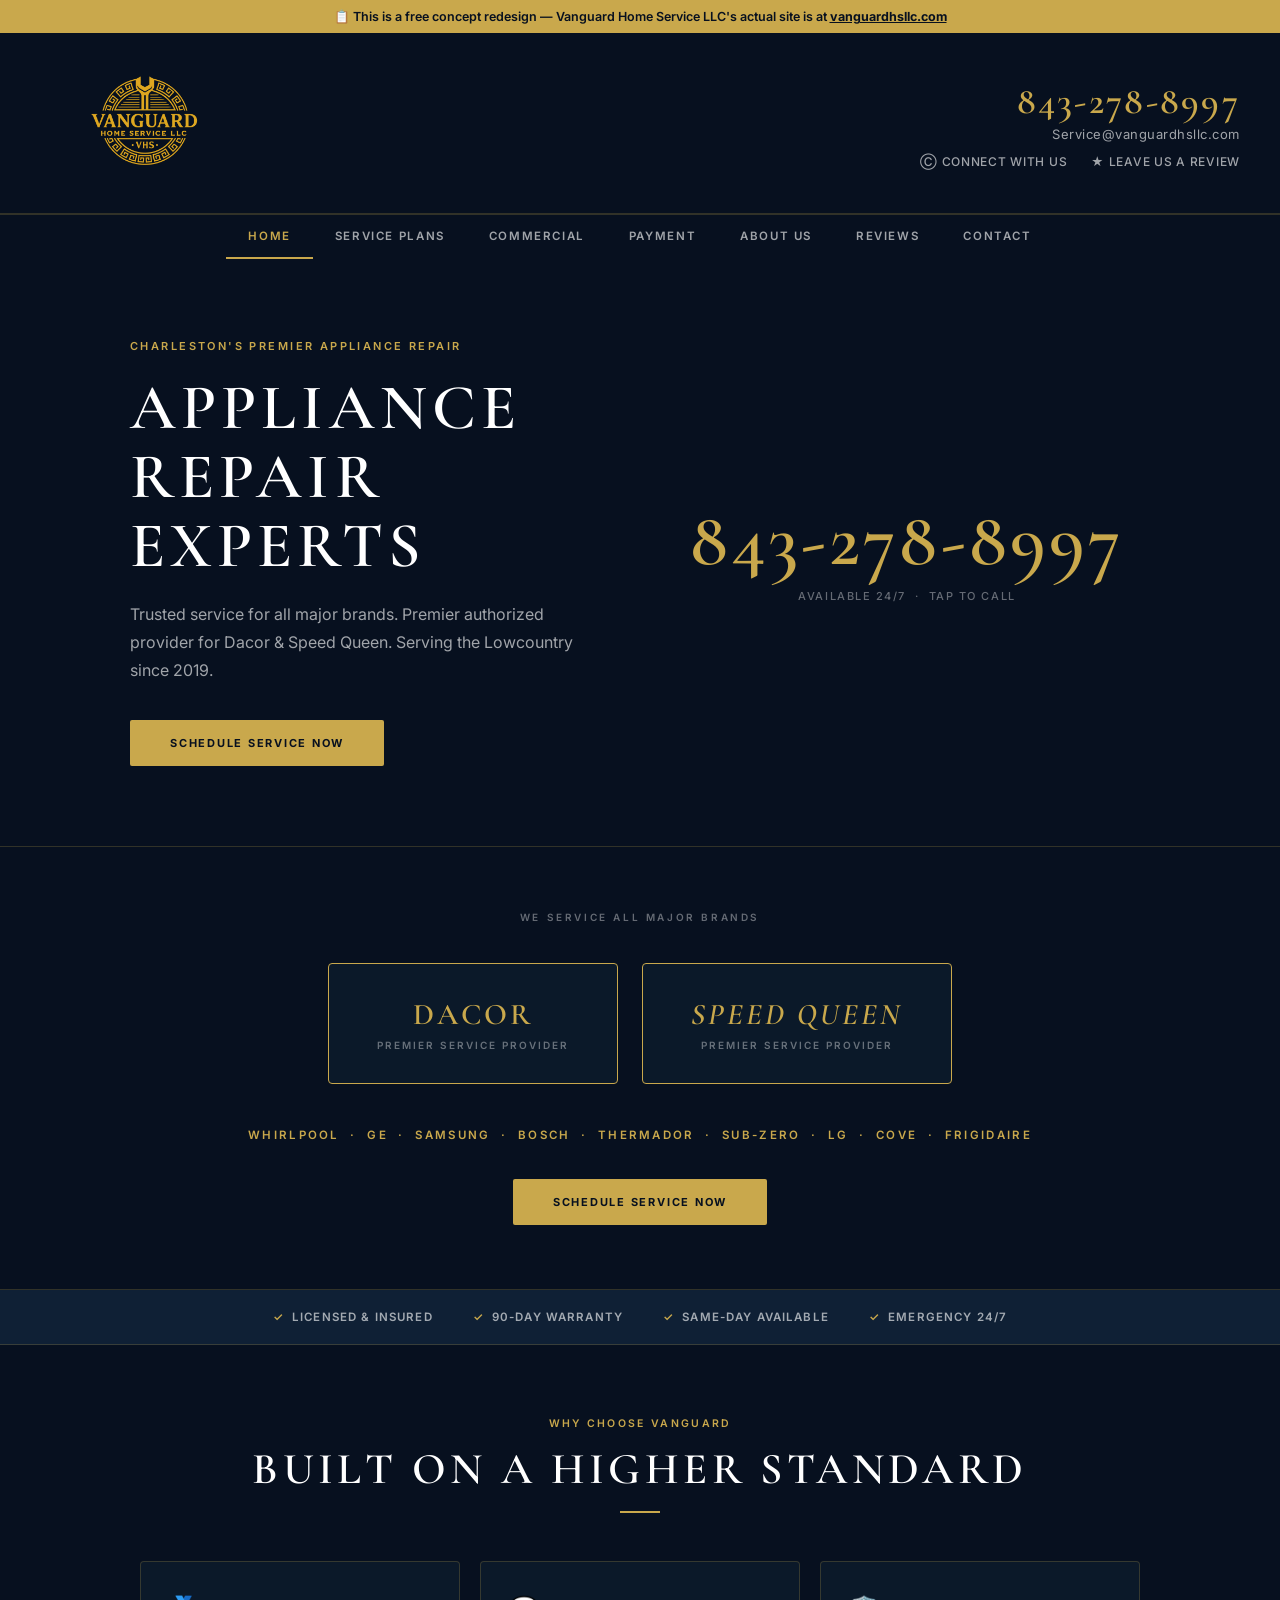
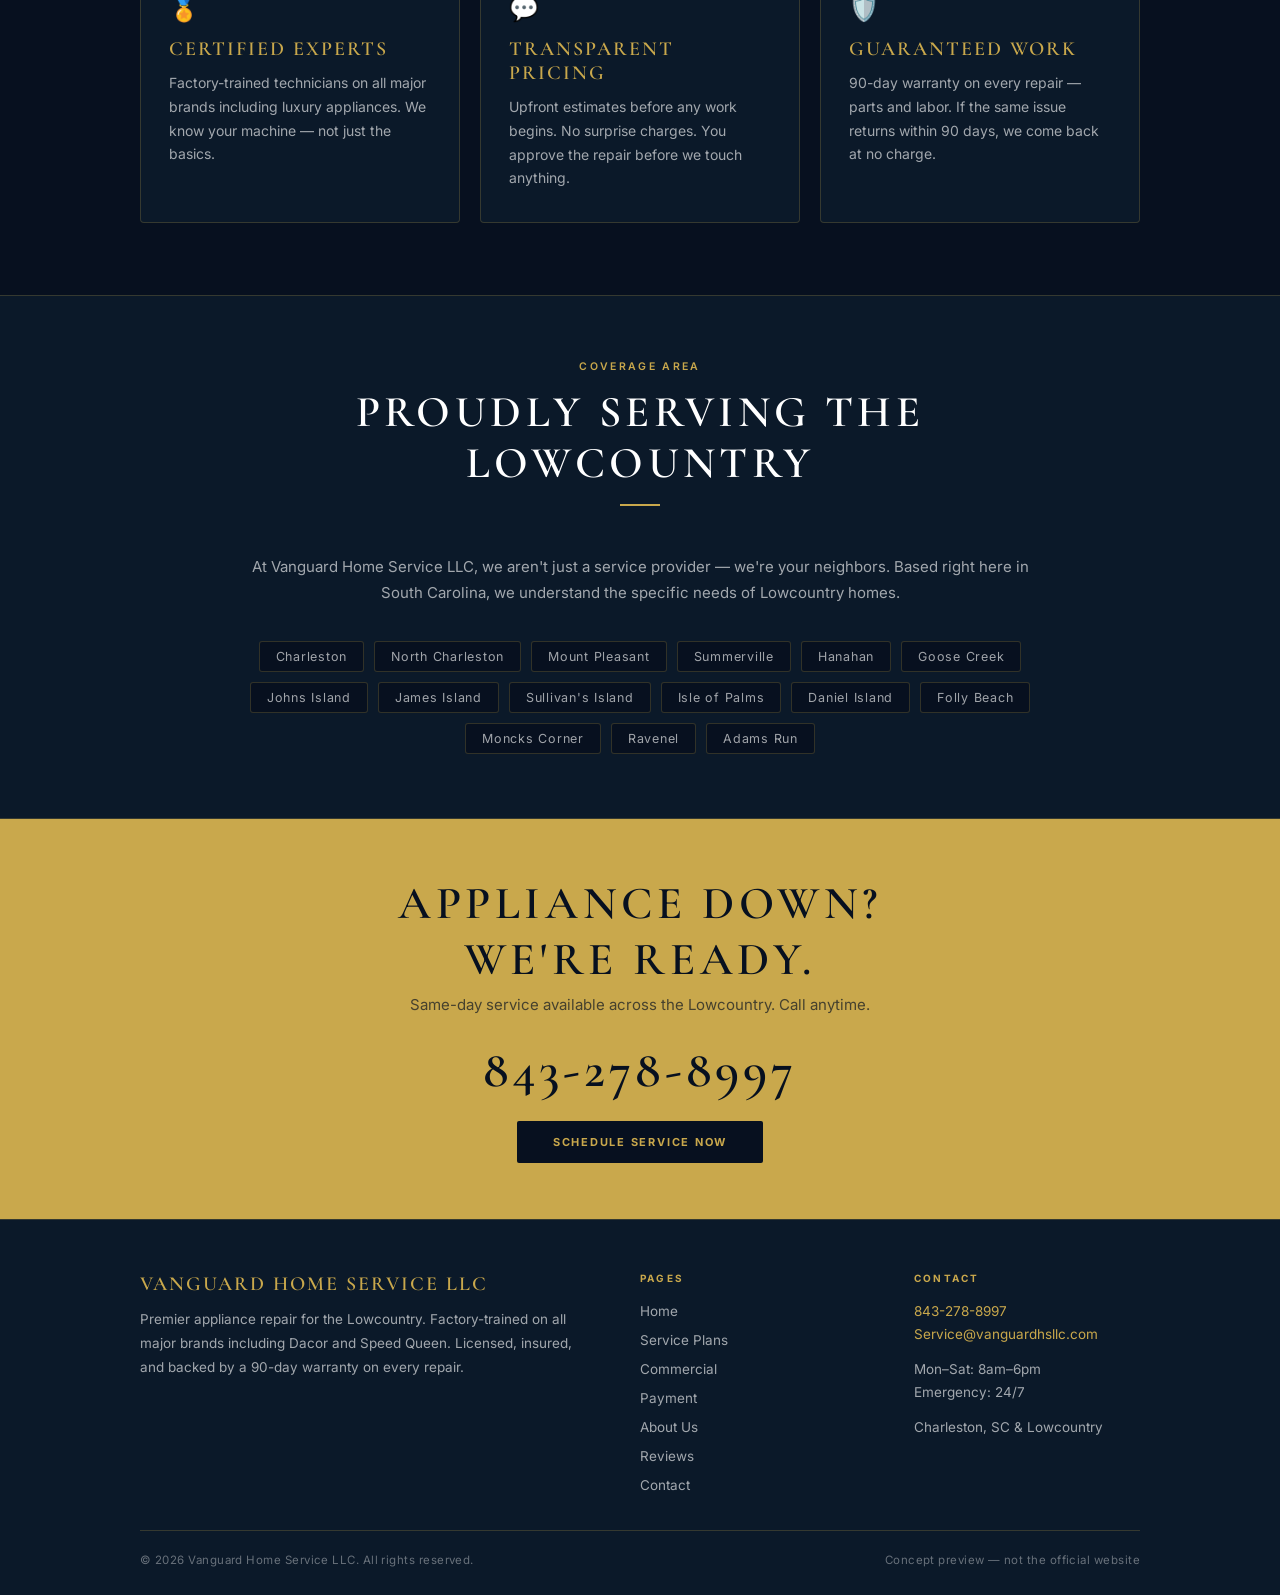
==== index.html @ dad9dfbe "fix: add main.js to index.html for hamburger menu" ====
<!DOCTYPE html>
<html lang="en">
<head>
  <meta charset="UTF-8">
  <meta name="viewport" content="width=device-width, initial-scale=1.0">
  <title>Vanguard Home Service LLC — Appliance Repair Charleston SC</title>
  <meta name="description" content="Premier authorized appliance repair in Charleston and the Lowcountry. Factory-trained on all major brands including Dacor and Speed Queen. Call 843-278-8997.">
  <link rel="preconnect" href="https://fonts.googleapis.com">
  <link rel="preconnect" href="https://fonts.gstatic.com" crossorigin>
  <link href="https://fonts.googleapis.com/css2?family=Cormorant+Garamond:ital,wght@0,400;0,600;0,700;1,400&family=Inter:wght@400;500;600&display=swap" rel="stylesheet">
  <link rel="stylesheet" href="css/shared.css">
</head>
<body>

<div class="concept-banner">
  📋 This is a free concept redesign — Vanguard Home Service LLC's actual site is at <a href="https://www.vanguardhsllc.com" target="_blank">vanguardhsllc.com</a>
</div>

<div class="site-header">
  <a href="index.html" class="header-logo">
    <img src="Vanguard-logo.avif" alt="Vanguard Home Service LLC">
  </a>
  <div class="header-right">
    <div class="header-contact">
      <a href="tel:8432788997" class="header-phone">843-278-8997</a>
      <a href="mailto:Service@vanguardhsllc.com" class="header-email">Service@vanguardhsllc.com</a>
    </div>
    <div class="header-social">
      <a href="#">&#9426; Connect with us</a>
      <a href="#">&#9733; Leave us a review</a>
    </div>
  </div>
</div>

<nav>
  <div class="nav-links-wrap">
    <a href="index.html" class="active">Home</a>
    <a href="service-plans.html">Service Plans</a>
    <a href="commercial.html">Commercial</a>
    <a href="payment.html">Payment</a>
    <a href="about.html">About Us</a>
    <a href="reviews.html">Reviews</a>
    <a href="contact.html">Contact</a>
  </div>
  <button class="hamburger" id="hamburger" aria-label="Open menu"><span></span><span></span><span></span></button>
</nav>
<div class="mobile-menu" id="mobileMenu">
  <ul>
    <li><a href="index.html" class="active">Home</a></li>
    <li><a href="service-plans.html">Service Plans</a></li>
    <li><a href="commercial.html">Commercial</a></li>
    <li><a href="payment.html">Payment</a></li>
    <li><a href="about.html">About Us</a></li>
    <li><a href="reviews.html">Reviews</a></li>
    <li><a href="contact.html">Contact</a></li>
    <li><a href="tel:8432788997">📞 843-278-8997</a></li>
  </ul>
</div>

<!-- HERO -->
<div class="hero">
  <div class="hero-bg" style="background-image:url('https://images.unsplash.com/photo-1556909114-f6e7ad7d3136?w=1600&q=80');"></div>
  <div class="hero-overlay"></div>
  <div class="hero-inner">
    <div class="hero-left">
      <p class="hero-eyebrow">Charleston's Premier Appliance Repair</p>
      <h1>Appliance Repair<br>Experts</h1>
      <p class="hero-sub">Trusted service for all major brands. Premier authorized provider for Dacor &amp; Speed Queen. Serving the Lowcountry since 2019.</p>
      <a href="contact.html" class="hero-btn">Schedule Service Now</a>
    </div>
    <div class="hero-right">
      <a href="tel:8432788997" class="hero-phone-big">843-278-8997</a>
      <p class="hero-phone-label">Available 24/7 &nbsp;&middot;&nbsp; Tap to Call</p>
    </div>
  </div>
</div>

<!-- PREMIER PROVIDERS -->
<div class="premier-section">
  <p class="premier-eyebrow">We Service All Major Brands</p>
  <div class="premier-cards">
    <div class="premier-card">
      <div class="premier-card-name">Dacor</div>
      <div class="premier-card-label">Premier Service Provider</div>
    </div>
    <div class="premier-card">
      <div class="premier-card-name" style="font-family:'Cormorant Garamond',serif;font-style:italic;">Speed Queen</div>
      <div class="premier-card-label">Premier Service Provider</div>
    </div>
  </div>
  <p class="brand-list-text">Whirlpool &nbsp;&middot;&nbsp; GE &nbsp;&middot;&nbsp; Samsung &nbsp;&middot;&nbsp; Bosch &nbsp;&middot;&nbsp; Thermador &nbsp;&middot;&nbsp; Sub-Zero &nbsp;&middot;&nbsp; LG &nbsp;&middot;&nbsp; Cove &nbsp;&middot;&nbsp; Frigidaire</p>
  <a href="contact.html" class="hero-btn">Schedule Service Now</a>
</div>

<!-- TRUST BAR -->
<div class="trust-bar">
  <div class="trust-inner">
    <div class="trust-item"><span class="trust-check">✓</span> Licensed &amp; Insured</div>
    <div class="trust-item"><span class="trust-check">✓</span> 90-Day Warranty</div>
    <div class="trust-item"><span class="trust-check">✓</span> Same-Day Available</div>
    <div class="trust-item"><span class="trust-check">✓</span> Emergency 24/7</div>
  </div>
</div>

<!-- WHY CHOOSE US -->
<div class="section" style="background: var(--bg);">
  <div class="section-inner">
    <p class="section-eyebrow">Why Choose Vanguard</p>
    <h2 class="section-title">Built on a Higher Standard</h2>
    <div class="gold-rule"></div>
    <div class="why-grid">
      <div class="why-card">
        <div class="why-icon">🏅</div>
        <h3>Certified Experts</h3>
        <p>Factory-trained technicians on all major brands including luxury appliances. We know your machine — not just the basics.</p>
      </div>
      <div class="why-card">
        <div class="why-icon">💬</div>
        <h3>Transparent Pricing</h3>
        <p>Upfront estimates before any work begins. No surprise charges. You approve the repair before we touch anything.</p>
      </div>
      <div class="why-card">
        <div class="why-icon">🛡️</div>
        <h3>Guaranteed Work</h3>
        <p>90-day warranty on every repair — parts and labor. If the same issue returns within 90 days, we come back at no charge.</p>
      </div>
    </div>
  </div>
</div>

<!-- SERVICE AREA -->
<div class="area-section">
  <div class="area-inner">
    <p class="section-eyebrow">Coverage Area</p>
    <h2 class="section-title">Proudly Serving the Lowcountry</h2>
    <div class="gold-rule"></div>
    <p class="area-sub">At Vanguard Home Service LLC, we aren't just a service provider — we're your neighbors. Based right here in South Carolina, we understand the specific needs of Lowcountry homes.</p>
    <div class="cities-wrap">
      <span class="city-chip">Charleston</span>
      <span class="city-chip">North Charleston</span>
      <span class="city-chip">Mount Pleasant</span>
      <span class="city-chip">Summerville</span>
      <span class="city-chip">Hanahan</span>
      <span class="city-chip">Goose Creek</span>
      <span class="city-chip">Johns Island</span>
      <span class="city-chip">James Island</span>
      <span class="city-chip">Sullivan's Island</span>
      <span class="city-chip">Isle of Palms</span>
      <span class="city-chip">Daniel Island</span>
      <span class="city-chip">Folly Beach</span>
      <span class="city-chip">Moncks Corner</span>
      <span class="city-chip">Ravenel</span>
      <span class="city-chip">Adams Run</span>
    </div>
  </div>
</div>

<!-- CTA STRIP -->
<div class="cta-strip">
  <h2>Appliance Down?<br>We're Ready.</h2>
  <p>Same-day service available across the Lowcountry. Call anytime.</p>
  <a href="tel:8432788997" class="cta-phone">843-278-8997</a>
  <a href="contact.html" class="cta-btn">Schedule Service Now</a>
</div>

<!-- FOOTER -->
<footer>
  <div class="footer-inner">
    <div class="footer-grid">
      <div class="footer-brand">
        <span class="footer-logo-text">Vanguard Home Service LLC</span>
        <p>Premier appliance repair for the Lowcountry. Factory-trained on all major brands including Dacor and Speed Queen. Licensed, insured, and backed by a 90-day warranty on every repair.</p>
      </div>
      <div>
        <h4>Pages</h4>
        <ul>
          <li><a href="index.html">Home</a></li>
          <li><a href="service-plans.html">Service Plans</a></li>
          <li><a href="commercial.html">Commercial</a></li>
          <li><a href="payment.html">Payment</a></li>
          <li><a href="about.html">About Us</a></li>
          <li><a href="reviews.html">Reviews</a></li>
          <li><a href="contact.html">Contact</a></li>
        </ul>
      </div>
      <div class="footer-info">
        <h4>Contact</h4>
        <p><a href="tel:8432788997">843-278-8997</a></p>
        <p><a href="mailto:Service@vanguardhsllc.com">Service@vanguardhsllc.com</a></p>
        <p style="margin-top:12px;">Mon–Sat: 8am–6pm<br>Emergency: 24/7</p>
        <p style="margin-top:12px;">Charleston, SC &amp; Lowcountry</p>
      </div>
    </div>
    <hr class="footer-divider">
    <div class="footer-bottom">
      <span>© 2026 Vanguard Home Service LLC. All rights reserved.</span>
      <span>Concept preview — not the official website</span>
    </div>
  </div>
</footer>

  <script src="main.js"></script>
</body>
</html>
---- css/shared.css ----
/* ── RESET & VARIABLES ── */
*, *::before, *::after { box-sizing: border-box; margin: 0; padding: 0; }

:root {
  --bg: #07101f;
  --navy: #0b1929;
  --navy-light: #0f2035;
  --gold: #c9a84c;
  --gold-light: #e2c070;
  --gold-border: rgba(201,168,76,0.22);
  --white: #ffffff;
  --muted: rgba(255,255,255,0.62);
  --muted2: rgba(255,255,255,0.38);
}

html { scroll-behavior: smooth; }
body { font-family: 'Inter', sans-serif; background: var(--bg); color: var(--white); font-size: 16px; -webkit-font-smoothing: antialiased; }
a { text-decoration: none; }

/* CONCEPT BANNER */
.concept-banner { background: var(--gold); color: #07101f; text-align: center; padding: 9px 20px; font-size: 12.5px; font-weight: 600; }
.concept-banner a { color: #07101f; text-decoration: underline; font-weight: 700; }

/* HEADER */
.site-header { background: var(--bg); border-bottom: 1px solid var(--gold-border); padding: 20px 40px; display: flex; align-items: center; justify-content: space-between; }
.header-logo { display: inline-block; }
.header-logo img { height: 140px; width: auto; display: block; }
.header-right { text-align: right; display: flex; flex-direction: column; align-items: flex-end; justify-content: center; gap: 6px; }
.header-contact { margin-bottom: 0; }
.header-phone { font-family: 'Cormorant Garamond', serif; font-size: 38px; font-weight: 600; color: var(--gold); letter-spacing: 0.06em; display: block; margin-bottom: 2px; }
.header-email { font-size: 13px; color: var(--muted); letter-spacing: 0.04em; display: block; margin-bottom: 6px; }
.header-social { display: flex; justify-content: flex-end; gap: 24px; font-size: 12px; font-weight: 500; letter-spacing: 0.06em; text-transform: uppercase; color: var(--muted); margin-bottom: 0; }
.header-social a { color: var(--muted); transition: color 0.15s; display: flex; align-items: center; gap: 6px; }
.header-social a:hover { color: var(--gold); }

/* NAV */
nav { display: flex; align-items: center; border-top: 1px solid var(--gold-border); background: var(--bg); }
.nav-links-wrap { display: flex; align-items: center; flex-wrap: wrap; justify-content: center; flex: 1; }
nav a { display: block; padding: 14px 22px; font-size: 11.5px; font-weight: 600; letter-spacing: 0.14em; text-transform: uppercase; color: var(--muted); border-bottom: 2px solid transparent; transition: color 0.15s, border-color 0.15s; }
nav a:hover { color: var(--gold); }
nav a.active { color: var(--gold); border-bottom-color: var(--gold); }
nav a.nav-cta { background: var(--gold); color: var(--bg); margin-left: 12px; border-bottom: 2px solid transparent; border-radius: 2px; padding: 10px 20px; margin-top: 6px; margin-bottom: 6px; font-size: 11px; }
nav a.nav-cta:hover { background: var(--gold-light); }

/* HAMBURGER */
.hamburger { display: none; flex-direction: column; gap: 5px; cursor: pointer; background: none; border: none; padding: 14px 20px; }
.hamburger span { display: block; width: 22px; height: 2px; background: var(--gold); }
.mobile-menu { display: none; background: var(--navy); border-top: 1px solid var(--gold-border); }
.mobile-menu.open { display: block; }
.mobile-menu ul { list-style: none; padding: 8px 0; }
.mobile-menu ul li a { display: block; padding: 14px 24px; color: var(--muted); font-size: 12px; font-weight: 600; letter-spacing: 0.12em; text-transform: uppercase; border-bottom: 1px solid var(--gold-border); transition: color 0.15s; }
.mobile-menu ul li:last-child a { border-bottom: none; }
.mobile-menu ul li a.active, .mobile-menu ul li a:hover { color: var(--gold); }

/* PAGE HERO */
.page-hero { background: var(--navy); border-bottom: 1px solid var(--gold-border); padding: 72px 24px 64px; text-align: center; }
.page-eyebrow { font-size: 10.5px; font-weight: 600; letter-spacing: 0.24em; text-transform: uppercase; color: var(--gold); margin-bottom: 16px; }
.page-hero h1 { font-family: 'Cormorant Garamond', serif; font-size: clamp(36px, 6vw, 64px); font-weight: 600; letter-spacing: 0.1em; text-transform: uppercase; color: var(--white); line-height: 1.1; margin-bottom: 16px; }
.page-hero p { font-size: 16px; color: var(--muted); max-width: 520px; margin: 0 auto; line-height: 1.75; }

/* HERO homepage */
.hero { border-bottom: 1px solid var(--gold-border); padding: 0; position: relative; overflow: hidden; }
.hero-bg { position: absolute; inset: 0; background-size: cover; background-position: center; z-index: 0; }
.hero-overlay { position: absolute; inset: 0; background: linear-gradient(to right, rgba(7,16,31,0.78) 50%, rgba(7,16,31,0.55) 100%); z-index: 1; }
.hero-inner { position: relative; z-index: 2; max-width: 1100px; margin: 0 auto; padding: 80px 40px; display: grid; grid-template-columns: 1fr 1fr; gap: 48px; align-items: center; }
.hero-left { text-align: left; }
.hero-right { text-align: center; display: flex; flex-direction: column; align-items: center; justify-content: center; }
.hero-eyebrow { font-size: 11px; font-weight: 600; letter-spacing: 0.22em; text-transform: uppercase; color: var(--gold); margin-bottom: 20px; }
.hero h1 { font-family: 'Cormorant Garamond', serif; font-size: clamp(38px, 5vw, 68px); font-weight: 600; letter-spacing: 0.08em; text-transform: uppercase; color: var(--white); line-height: 1.08; margin-bottom: 20px; }
.hero-sub { font-size: 16px; color: var(--muted); max-width: 480px; margin-bottom: 36px; line-height: 1.75; }
.hero-btn { display: inline-block; background: var(--gold); color: var(--bg); font-size: 11px; font-weight: 700; letter-spacing: 0.16em; text-transform: uppercase; padding: 16px 40px; border-radius: 2px; transition: background 0.15s; }
.hero-btn:hover { background: var(--gold-light); }
.hero-phone-big { font-family: 'Cormorant Garamond', serif; font-size: clamp(48px, 6vw, 80px); font-weight: 600; color: var(--gold); letter-spacing: 0.04em; line-height: 1; white-space: nowrap; display: block; transition: opacity 0.15s; }
.hero-phone-big:hover { opacity: 0.8; }
.hero-phone-label { font-size: 11px; font-weight: 500; letter-spacing: 0.14em; text-transform: uppercase; color: var(--muted2); margin-top: 10px; }
@media (max-width: 768px) {
  .hero-inner { grid-template-columns: 1fr; padding: 64px 24px; gap: 40px; }
  .hero-left { text-align: center; }
  .hero-phone-big { font-size: clamp(40px, 10vw, 56px); }
}

/* PREMIER PROVIDERS */
.premier-section { background: var(--bg); border-bottom: 1px solid var(--gold-border); padding: 64px 24px; text-align: center; }
.premier-eyebrow { font-size: 10px; font-weight: 600; letter-spacing: 0.26em; text-transform: uppercase; color: var(--muted2); margin-bottom: 40px; }
.premier-cards { display: flex; justify-content: center; gap: 24px; margin-bottom: 40px; flex-wrap: wrap; }
.premier-card { background: var(--navy); border: 1px solid var(--gold); border-radius: 4px; padding: 32px 48px; min-width: 240px; }
.premier-card-name { font-family: 'Cormorant Garamond', serif; font-size: 30px; font-weight: 600; letter-spacing: 0.1em; text-transform: uppercase; color: var(--gold); margin-bottom: 6px; }
.premier-card-label { font-size: 10px; font-weight: 600; letter-spacing: 0.2em; text-transform: uppercase; color: var(--muted2); }
.brand-list-text { font-size: 11.5px; font-weight: 600; letter-spacing: 0.2em; text-transform: uppercase; color: var(--gold); margin-bottom: 32px; line-height: 2; }

/* TRUST BAR */
.trust-bar { background: var(--navy-light); border-bottom: 1px solid var(--gold-border); padding: 20px 24px; }
.trust-inner { max-width: 900px; margin: 0 auto; display: flex; justify-content: center; gap: 40px; flex-wrap: wrap; }
.trust-item { display: flex; align-items: center; gap: 8px; font-size: 11.5px; font-weight: 600; letter-spacing: 0.1em; text-transform: uppercase; color: var(--muted); }
.trust-check { color: var(--gold); }

/* SERVICE AREA */
.area-section { background: var(--navy); border-top: 1px solid var(--gold-border); border-bottom: 1px solid var(--gold-border); padding: 64px 24px; text-align: center; }
.area-inner { max-width: 800px; margin: 0 auto; }
.area-sub { font-size: 15px; color: var(--muted); line-height: 1.7; margin-bottom: 36px; }
.cities-wrap { display: flex; flex-wrap: wrap; justify-content: center; gap: 10px; }
.city-chip { background: var(--bg); border: 1px solid var(--gold-border); border-radius: 3px; padding: 7px 16px; font-size: 12.5px; color: var(--muted); letter-spacing: 0.06em; }

/* SECTIONS */
.section { padding: 72px 24px; }
.section-inner { max-width: 1000px; margin: 0 auto; }
.section-eyebrow { font-size: 10.5px; font-weight: 600; letter-spacing: 0.22em; text-transform: uppercase; color: var(--gold); text-align: center; margin-bottom: 14px; }
.section-title { font-family: 'Cormorant Garamond', serif; font-size: clamp(28px, 4vw, 44px); font-weight: 600; letter-spacing: 0.1em; text-transform: uppercase; color: var(--white); text-align: center; margin-bottom: 16px; line-height: 1.15; }
.gold-rule { width: 40px; height: 2px; background: var(--gold); margin: 0 auto 48px; }

/* PLAN CARDS */
.plans-grid { display: grid; grid-template-columns: repeat(3, 1fr); gap: 20px; align-items: start; }
.plan-card { background: var(--navy); border: 1px solid var(--gold-border); border-radius: 4px; padding: 36px 28px; position: relative; display: flex; flex-direction: column; }
.plan-card--featured { border-color: var(--gold); background: var(--navy-light); }
.plan-badge { position: absolute; top: -13px; left: 50%; transform: translateX(-50%); background: var(--gold); color: var(--bg); font-size: 10px; font-weight: 700; letter-spacing: 0.14em; text-transform: uppercase; padding: 4px 16px; border-radius: 20px; white-space: nowrap; }
.plan-tier-name { font-family: 'Cormorant Garamond', serif; font-size: 30px; font-weight: 600; letter-spacing: 0.1em; text-transform: uppercase; color: var(--gold); margin-bottom: 4px; }
.plan-subtitle { font-size: 11.5px; color: var(--muted2); letter-spacing: 0.1em; text-transform: uppercase; margin-bottom: 20px; }
.plan-price { font-family: 'Cormorant Garamond', serif; font-size: 52px; font-weight: 600; color: var(--white); line-height: 1; margin-bottom: 12px; }
.plan-price span { font-size: 16px; font-family: 'Inter', sans-serif; font-weight: 400; color: var(--muted); vertical-align: bottom; }
.plan-desc { font-size: 13.5px; color: var(--muted); line-height: 1.6; margin-bottom: 20px; }
.plan-divider { height: 1px; background: var(--gold-border); margin-bottom: 20px; }
.plan-features { list-style: none; display: flex; flex-direction: column; gap: 11px; margin-bottom: 28px; flex: 1; }
.plan-features li { font-size: 13.5px; color: var(--muted); line-height: 1.55; padding-left: 16px; position: relative; }
.plan-features li::before { content: "✦"; color: var(--gold); font-size: 8px; position: absolute; left: 0; top: 4px; }
.plan-features li strong { color: var(--white); font-weight: 600; }
.plan-btn { display: block; background: var(--gold); color: var(--bg); text-align: center; font-size: 11px; font-weight: 700; letter-spacing: 0.16em; text-transform: uppercase; padding: 14px; border-radius: 2px; transition: background 0.15s; margin-top: auto; }
.plan-btn:hover { background: var(--gold-light); }

/* WHY CARDS */
.why-grid { display: grid; grid-template-columns: repeat(3, 1fr); gap: 20px; }
.why-card { background: var(--navy); border: 1px solid var(--gold-border); border-radius: 4px; padding: 32px 28px; }
.why-icon { font-size: 24px; margin-bottom: 14px; }
.why-card h3 { font-family: 'Cormorant Garamond', serif; font-size: 20px; font-weight: 600; letter-spacing: 0.1em; text-transform: uppercase; color: var(--gold); margin-bottom: 10px; }
.why-card p { font-size: 14px; color: var(--muted); line-height: 1.7; }

/* REVIEW CARDS */
.reviews-grid { display: grid; grid-template-columns: repeat(2, 1fr); gap: 20px; }
.review-card { background: var(--navy); border: 1px solid var(--gold-border); border-radius: 4px; padding: 28px; }
.review-stars { color: var(--gold); font-size: 14px; letter-spacing: 3px; margin-bottom: 12px; }
.review-text { font-size: 14.5px; color: var(--muted); line-height: 1.75; font-style: italic; margin-bottom: 20px; }
.review-author { border-top: 1px solid var(--gold-border); padding-top: 16px; }
.review-name { font-size: 12.5px; font-weight: 600; color: var(--white); letter-spacing: 0.08em; text-transform: uppercase; margin-bottom: 3px; }
.review-meta { font-size: 12px; color: var(--muted2); letter-spacing: 0.06em; }

/* SERVE CARDS */
.serve-grid { display: grid; grid-template-columns: repeat(2, 1fr); gap: 20px; margin-bottom: 56px; }
.serve-card { background: var(--navy); border: 1px solid var(--gold-border); border-radius: 4px; padding: 32px 28px; }
.serve-icon { font-size: 26px; margin-bottom: 14px; }
.serve-card h3 { font-family: 'Cormorant Garamond', serif; font-size: 20px; font-weight: 600; letter-spacing: 0.1em; text-transform: uppercase; color: var(--gold); margin-bottom: 10px; }
.serve-card p { font-size: 14px; color: var(--muted); line-height: 1.7; }

/* FEATURES LIST */
.features-list { list-style: none; max-width: 680px; display: flex; flex-direction: column; gap: 13px; margin: 0 auto 48px; }
.features-list li { display: flex; gap: 12px; align-items: flex-start; font-size: 15px; color: var(--muted); line-height: 1.6; }
.features-list li::before { content: "✦"; color: var(--gold); font-size: 10px; margin-top: 4px; flex-shrink: 0; }
.features-list li strong { color: var(--white); }

/* ZIP AREA */
.zip-section { background: var(--navy); border-top: 1px solid var(--gold-border); padding: 64px 24px; }
.zip-inner { max-width: 860px; margin: 0 auto; }
.zip-group { margin-bottom: 28px; }
.zip-group h4 { font-size: 10px; font-weight: 700; letter-spacing: 0.2em; text-transform: uppercase; color: var(--gold); margin-bottom: 10px; }
.zip-chips { display: flex; flex-wrap: wrap; gap: 8px; }
.zip-chip { background: var(--bg); border: 1px solid var(--gold-border); border-radius: 3px; padding: 5px 11px; font-size: 12px; color: var(--muted); letter-spacing: 0.04em; }

/* FORM */
.form-wrap { max-width: 640px; margin: 0 auto; }
.form-group { margin-bottom: 20px; }
.form-group label { display: block; font-size: 10.5px; font-weight: 600; letter-spacing: 0.16em; text-transform: uppercase; color: var(--gold); margin-bottom: 7px; }
.form-group input, .form-group select, .form-group textarea { width: 100%; background: var(--navy); border: 1px solid var(--gold-border); color: var(--white); font-family: 'Inter', sans-serif; font-size: 15px; padding: 12px 16px; border-radius: 3px; outline: none; transition: border-color 0.15s; }
.form-group input:focus, .form-group select:focus, .form-group textarea:focus { border-color: var(--gold); }
.form-group select option { background: var(--navy); }
.form-group textarea { resize: vertical; min-height: 120px; }
.form-row { display: grid; grid-template-columns: 1fr 1fr; gap: 16px; }
.form-submit { width: 100%; background: var(--gold); color: var(--bg); font-family: 'Inter', sans-serif; font-size: 11px; font-weight: 700; letter-spacing: 0.16em; text-transform: uppercase; padding: 16px; border: none; border-radius: 2px; cursor: pointer; transition: background 0.15s; margin-top: 8px; }
.form-submit:hover { background: var(--gold-light); }

/* CONTACT */
.contact-grid { display: grid; grid-template-columns: 1fr 1.4fr; gap: 64px; align-items: start; }
.contact-info-block { margin-bottom: 28px; }
.contact-label { font-size: 10px; font-weight: 700; letter-spacing: 0.2em; text-transform: uppercase; color: var(--gold); margin-bottom: 6px; }
.contact-info-block p { font-size: 15px; color: var(--muted); line-height: 1.65; }
.contact-info-block a { color: var(--gold); }
.big-phone { font-family: 'Cormorant Garamond', serif; font-size: clamp(28px, 4vw, 42px); font-weight: 600; color: var(--gold); letter-spacing: 0.06em; display: block; margin-bottom: 24px; }

/* PAYMENT */
.payment-card { background: var(--navy); border: 1px solid var(--gold-border); border-radius: 4px; padding: 40px; max-width: 560px; margin: 0 auto; }
.payment-note { font-size: 12.5px; color: var(--muted2); text-align: center; margin-top: 16px; line-height: 1.6; }
.payment-note a { color: var(--gold); }

/* STATS */
.stats-grid { display: grid; grid-template-columns: repeat(4, 1fr); gap: 1px; background: var(--gold-border); border: 1px solid var(--gold-border); border-radius: 4px; overflow: hidden; margin-bottom: 56px; }
.stat-item { background: var(--navy); padding: 28px 20px; text-align: center; }
.stat-num { font-family: 'Cormorant Garamond', serif; font-size: 36px; font-weight: 600; color: var(--gold); letter-spacing: 0.06em; margin-bottom: 4px; }
.stat-label { font-size: 11px; font-weight: 600; letter-spacing: 0.12em; text-transform: uppercase; color: var(--muted); }

/* CTA STRIP */
.cta-strip { background: var(--gold); padding: 56px 24px; text-align: center; }
.cta-strip h2 { font-family: 'Cormorant Garamond', serif; font-size: clamp(28px, 4vw, 46px); font-weight: 600; letter-spacing: 0.1em; text-transform: uppercase; color: var(--bg); margin-bottom: 8px; }
.cta-strip p { color: rgba(7,16,31,0.68); font-size: 15px; margin-bottom: 24px; }
.cta-phone { display: block; font-family: 'Cormorant Garamond', serif; font-size: clamp(32px, 5vw, 52px); font-weight: 600; color: var(--bg); letter-spacing: 0.08em; margin-bottom: 20px; transition: opacity 0.15s; }
.cta-phone:hover { opacity: 0.75; }
.cta-btn { display: inline-block; background: var(--bg); color: var(--gold); font-size: 11px; font-weight: 700; letter-spacing: 0.16em; text-transform: uppercase; padding: 14px 36px; border-radius: 2px; transition: background 0.15s; }
.cta-btn:hover { background: var(--navy); }

/* FOOTER */
footer { background: var(--navy); border-top: 1px solid var(--gold-border); padding: 52px 24px 28px; }
.footer-inner { max-width: 1000px; margin: 0 auto; }
.footer-grid { display: grid; grid-template-columns: 2fr 1fr 1fr; gap: 48px; margin-bottom: 36px; }
.footer-logo-text { font-family: 'Cormorant Garamond', serif; font-size: 20px; font-weight: 600; letter-spacing: 0.1em; text-transform: uppercase; color: var(--gold); margin-bottom: 12px; display: block; }
.footer-brand p { font-size: 13.5px; color: var(--muted); line-height: 1.75; }
footer h4 { font-size: 10px; font-weight: 700; letter-spacing: 0.22em; text-transform: uppercase; color: var(--gold); margin-bottom: 16px; }
footer ul { list-style: none; display: flex; flex-direction: column; gap: 9px; }
footer ul li a { font-size: 13.5px; color: var(--muted); transition: color 0.15s; }
footer ul li a:hover { color: var(--gold); }
.footer-info p { font-size: 13.5px; color: var(--muted); line-height: 1.7; }
.footer-info a { color: var(--gold); }
.footer-divider { border: none; border-top: 1px solid var(--gold-border); margin: 0 0 22px; }
.footer-bottom { display: flex; justify-content: space-between; align-items: center; font-size: 11.5px; color: var(--muted2); letter-spacing: 0.04em; gap: 12px; flex-wrap: wrap; }
.footer-bottom a { color: var(--gold); }

/* RESPONSIVE */
@media (max-width: 900px) {
  .plans-grid { grid-template-columns: 1fr; max-width: 480px; margin: 0 auto; }
  .why-grid { grid-template-columns: 1fr; }
  .reviews-grid { grid-template-columns: 1fr; }
  .serve-grid { grid-template-columns: 1fr; }
  .stats-grid { grid-template-columns: repeat(2, 1fr); }
  .contact-grid { grid-template-columns: 1fr; gap: 40px; }
  .footer-grid { grid-template-columns: 1fr; gap: 32px; }
}
@media (max-width: 768px) {
  .nav-links-wrap { display: none; }
  .hamburger { display: flex; }
  nav { justify-content: flex-end; }
  .form-row { grid-template-columns: 1fr; }
  .footer-bottom { flex-direction: column; text-align: center; }
  .premier-cards { flex-direction: column; align-items: center; }
  .site-header { flex-direction: column; align-items: center; padding: 16px 24px; text-align: center; }
  .header-right { align-items: center; }
  .header-social { justify-content: center; }
  .header-phone { font-size: 26px; }
  .hero-inner { grid-template-columns: 1fr; padding: 64px 24px; gap: 40px; }
  .hero-left { text-align: center; }
  .hero-phone-big { font-size: clamp(40px, 10vw, 56px); }
}
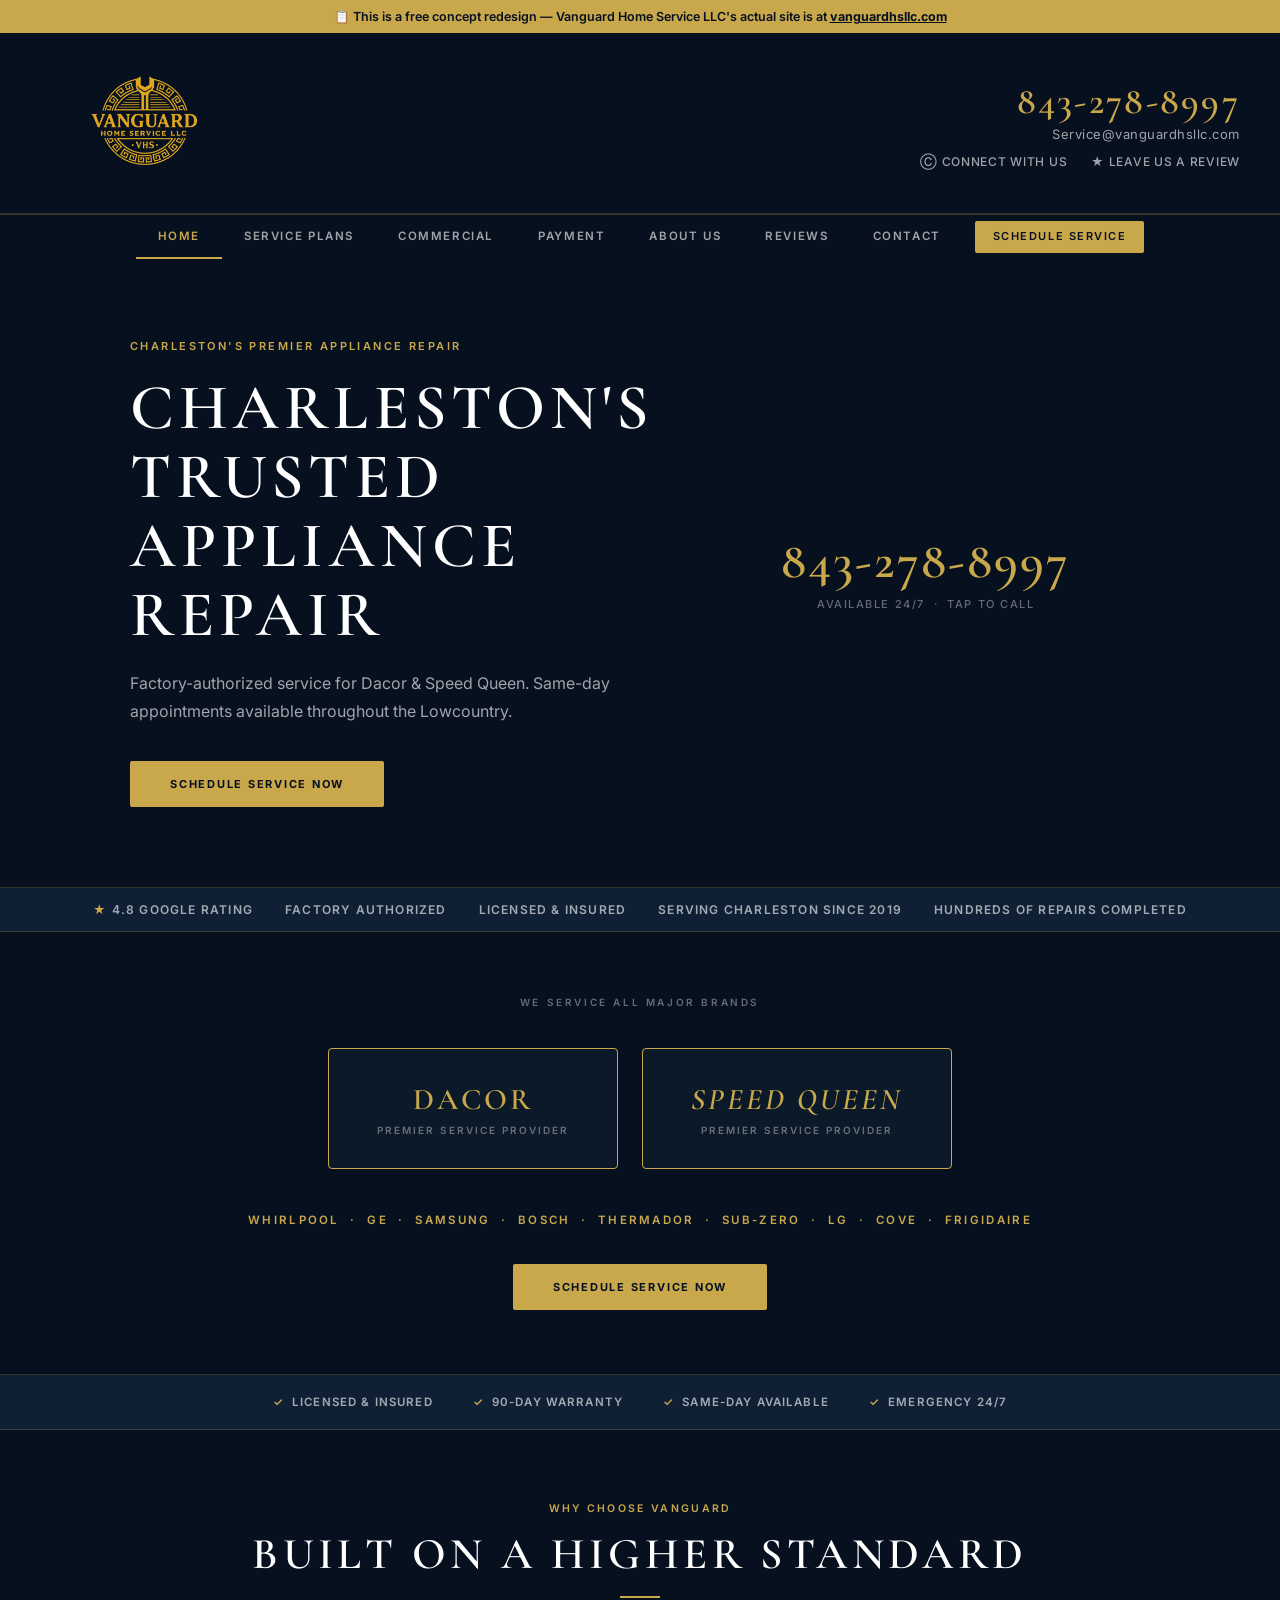
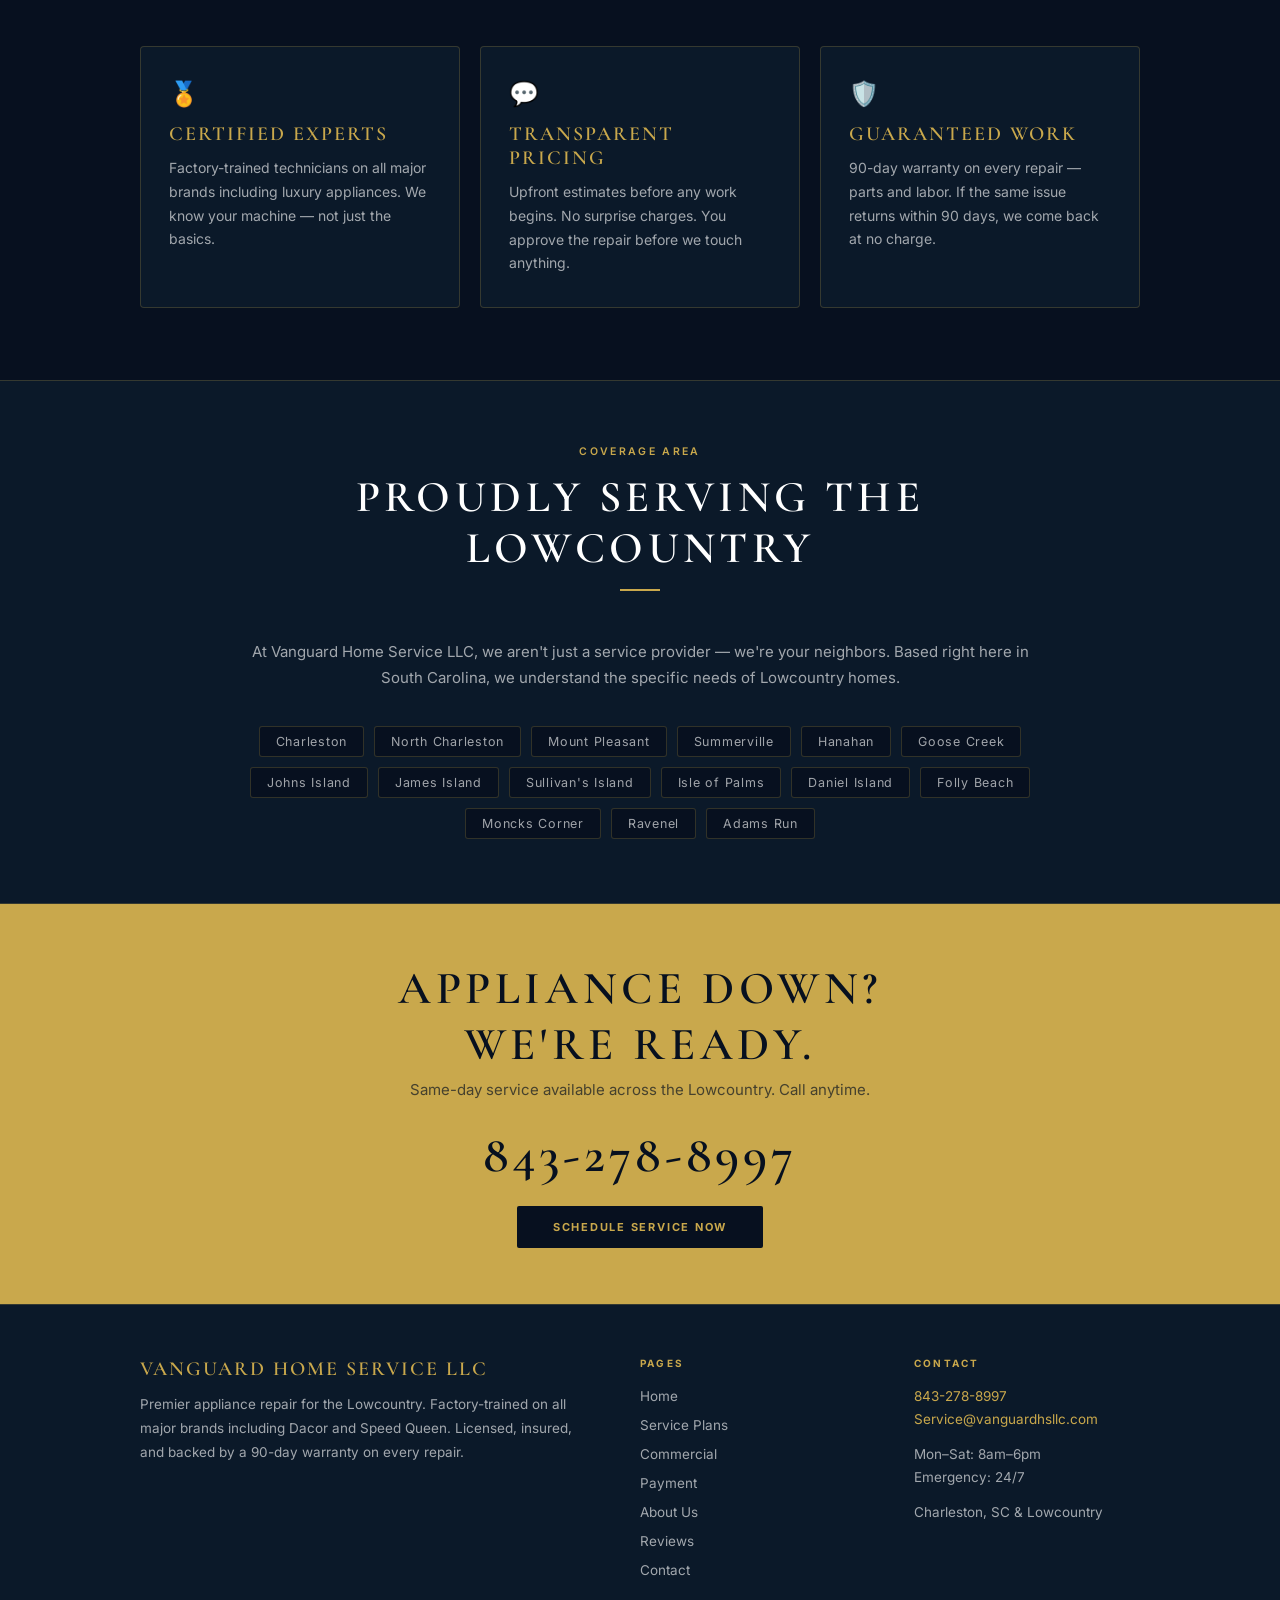
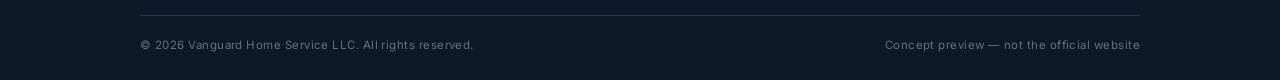
==== commit 0a23b8ec: "feat: hero messaging, trust strip, silver card scale, nav CTA, button hover improvements" ====
--- a/index.html
+++ b/index.html
@@ -41,6 +41,7 @@
     <a href="about.html">About Us</a>
     <a href="reviews.html">Reviews</a>
     <a href="contact.html">Contact</a>
+    <a href="contact.html" class="nav-schedule">Schedule Service</a>
   </div>
   <button class="hamburger" id="hamburger" aria-label="Open menu"><span></span><span></span><span></span></button>
 </nav>
@@ -64,14 +65,24 @@
   <div class="hero-inner">
     <div class="hero-left">
       <p class="hero-eyebrow">Charleston's Premier Appliance Repair</p>
-      <h1>Appliance Repair<br>Experts</h1>
-      <p class="hero-sub">Trusted service for all major brands. Premier authorized provider for Dacor &amp; Speed Queen. Serving the Lowcountry since 2019.</p>
+      <h1>Charleston's Trusted<br>Appliance Repair</h1>
+      <p class="hero-sub">Factory-authorized service for Dacor &amp; Speed Queen. Same-day appointments available throughout the Lowcountry.</p>
       <a href="contact.html" class="hero-btn">Schedule Service Now</a>
     </div>
     <div class="hero-right">
       <a href="tel:8432788997" class="hero-phone-big">843-278-8997</a>
       <p class="hero-phone-label">Available 24/7 &nbsp;&middot;&nbsp; Tap to Call</p>
     </div>
+  </div>
+</div>
+
+<div class="trust-strip">
+  <div class="trust-strip-inner">
+    <div class="trust-item-lg"><span class="trust-star">★</span> 4.8 Google Rating</div>
+    <div class="trust-item-lg">Factory Authorized</div>
+    <div class="trust-item-lg">Licensed &amp; Insured</div>
+    <div class="trust-item-lg">Serving Charleston Since 2019</div>
+    <div class="trust-item-lg">Hundreds of Repairs Completed</div>
   </div>
 </div>
 
--- a/css/shared.css
+++ b/css/shared.css
@@ -68,9 +68,9 @@
 .hero-eyebrow { font-size: 11px; font-weight: 600; letter-spacing: 0.22em; text-transform: uppercase; color: var(--gold); margin-bottom: 20px; }
 .hero h1 { font-family: 'Cormorant Garamond', serif; font-size: clamp(38px, 5vw, 68px); font-weight: 600; letter-spacing: 0.08em; text-transform: uppercase; color: var(--white); line-height: 1.08; margin-bottom: 20px; }
 .hero-sub { font-size: 16px; color: var(--muted); max-width: 480px; margin-bottom: 36px; line-height: 1.75; }
-.hero-btn { display: inline-block; background: var(--gold); color: var(--bg); font-size: 11px; font-weight: 700; letter-spacing: 0.16em; text-transform: uppercase; padding: 16px 40px; border-radius: 2px; transition: background 0.15s; }
-.hero-btn:hover { background: var(--gold-light); }
-.hero-phone-big { font-family: 'Cormorant Garamond', serif; font-size: clamp(48px, 6vw, 80px); font-weight: 600; color: var(--gold); letter-spacing: 0.04em; line-height: 1; white-space: nowrap; display: block; transition: opacity 0.15s; }
+.hero-btn { display: inline-block; background: var(--gold); color: var(--bg); font-size: 11px; font-weight: 700; letter-spacing: 0.16em; text-transform: uppercase; padding: 16px 40px; border-radius: 2px; transition: background 0.2s, transform 0.15s, box-shadow 0.15s; }
+.hero-btn:hover { background: var(--gold-light); transform: translateY(-2px); box-shadow: 0 6px 20px rgba(201,168,76,0.3); }
+.hero-phone-big { font-family: 'Cormorant Garamond', serif; font-size: clamp(36px, 4vw, 56px); font-weight: 600; color: var(--gold); letter-spacing: 0.04em; line-height: 1; white-space: nowrap; display: block; transition: opacity 0.15s; }
 .hero-phone-big:hover { opacity: 0.8; }
 .hero-phone-label { font-size: 11px; font-weight: 500; letter-spacing: 0.14em; text-transform: uppercase; color: var(--muted2); margin-top: 10px; }
 @media (max-width: 768px) {
@@ -88,6 +88,16 @@
 .premier-card-label { font-size: 10px; font-weight: 600; letter-spacing: 0.2em; text-transform: uppercase; color: var(--muted2); }
 .brand-list-text { font-size: 11.5px; font-weight: 600; letter-spacing: 0.2em; text-transform: uppercase; color: var(--gold); margin-bottom: 32px; line-height: 2; }
 
+/* TRUST STRIP */
+.trust-strip { background: var(--navy-light); border-bottom: 1px solid var(--gold-border); padding: 14px 24px; }
+.trust-strip-inner { max-width: 1100px; margin: 0 auto; display: flex; justify-content: center; align-items: center; gap: 32px; flex-wrap: wrap; }
+.trust-item-lg { font-size: 12px; font-weight: 600; letter-spacing: 0.1em; text-transform: uppercase; color: var(--muted); white-space: nowrap; }
+.trust-star { color: var(--gold); }
+
+/* NAV SCHEDULE CTA */
+.nav-schedule { background: var(--gold); color: var(--bg) !important; border-bottom: 2px solid transparent !important; border-radius: 2px; padding: 8px 18px !important; margin-left: 12px; font-size: 11px; }
+.nav-schedule:hover { background: var(--gold-light) !important; }
+
 /* TRUST BAR */
 .trust-bar { background: var(--navy-light); border-bottom: 1px solid var(--gold-border); padding: 20px 24px; }
 .trust-inner { max-width: 900px; margin: 0 auto; display: flex; justify-content: center; gap: 40px; flex-wrap: wrap; }
@@ -111,7 +121,7 @@
 /* PLAN CARDS */
 .plans-grid { display: grid; grid-template-columns: repeat(3, 1fr); gap: 20px; align-items: start; }
 .plan-card { background: var(--navy); border: 1px solid var(--gold-border); border-radius: 4px; padding: 36px 28px; position: relative; display: flex; flex-direction: column; }
-.plan-card--featured { border-color: var(--gold); background: var(--navy-light); }
+.plan-card--featured { border-color: var(--gold); background: var(--navy-light); transform: scale(1.04); z-index: 1; box-shadow: 0 8px 40px rgba(201,168,76,0.18); }
 .plan-badge { position: absolute; top: -13px; left: 50%; transform: translateX(-50%); background: var(--gold); color: var(--bg); font-size: 10px; font-weight: 700; letter-spacing: 0.14em; text-transform: uppercase; padding: 4px 16px; border-radius: 20px; white-space: nowrap; }
 .plan-tier-name { font-family: 'Cormorant Garamond', serif; font-size: 30px; font-weight: 600; letter-spacing: 0.1em; text-transform: uppercase; color: var(--gold); margin-bottom: 4px; }
 .plan-subtitle { font-size: 11.5px; color: var(--muted2); letter-spacing: 0.1em; text-transform: uppercase; margin-bottom: 20px; }
@@ -123,8 +133,8 @@
 .plan-features li { font-size: 13.5px; color: var(--muted); line-height: 1.55; padding-left: 16px; position: relative; }
 .plan-features li::before { content: "✦"; color: var(--gold); font-size: 8px; position: absolute; left: 0; top: 4px; }
 .plan-features li strong { color: var(--white); font-weight: 600; }
-.plan-btn { display: block; background: var(--gold); color: var(--bg); text-align: center; font-size: 11px; font-weight: 700; letter-spacing: 0.16em; text-transform: uppercase; padding: 14px; border-radius: 2px; transition: background 0.15s; margin-top: auto; }
-.plan-btn:hover { background: var(--gold-light); }
+.plan-btn { display: block; background: var(--gold); color: var(--bg); text-align: center; font-size: 11px; font-weight: 700; letter-spacing: 0.16em; text-transform: uppercase; padding: 14px; border-radius: 2px; transition: background 0.2s, transform 0.15s, box-shadow 0.15s; margin-top: auto; }
+.plan-btn:hover { background: var(--gold-light); transform: translateY(-2px); box-shadow: 0 6px 20px rgba(201,168,76,0.3); }
 
 /* WHY CARDS */
 .why-grid { display: grid; grid-template-columns: repeat(3, 1fr); gap: 20px; }
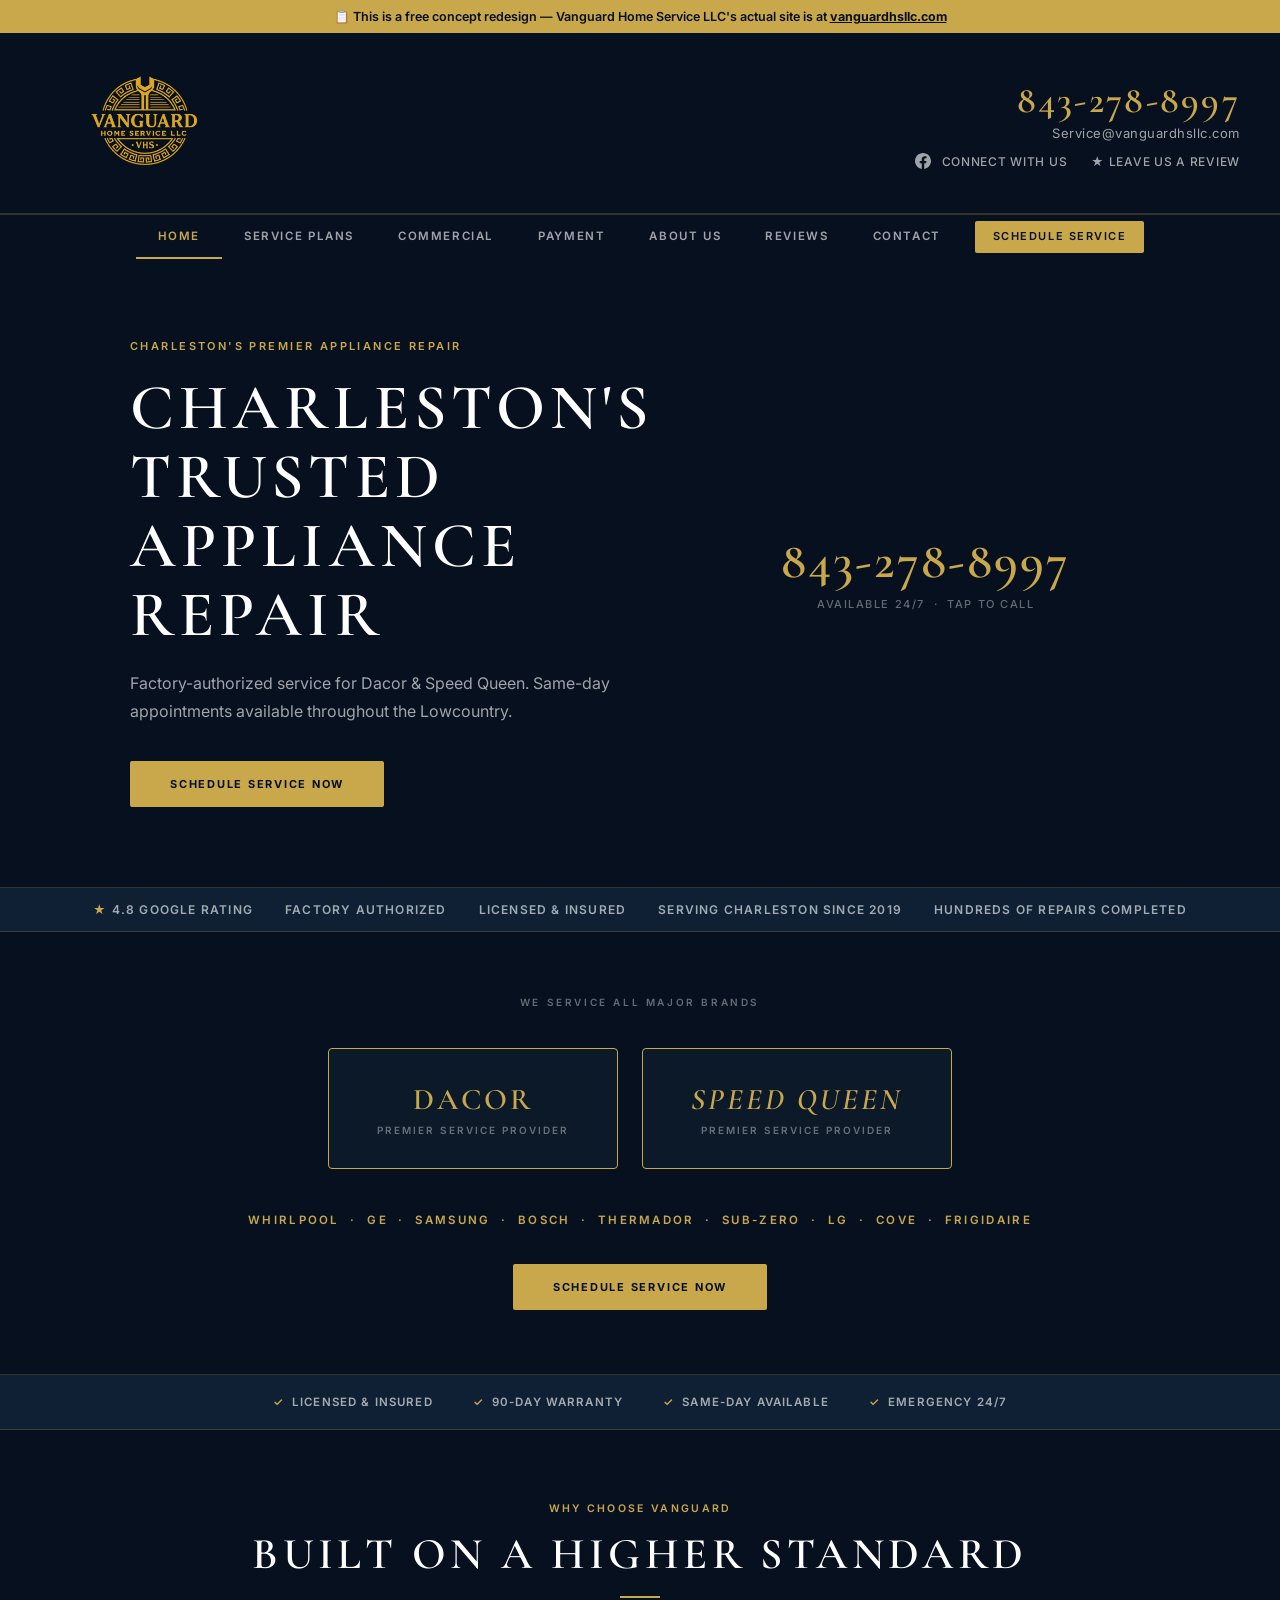
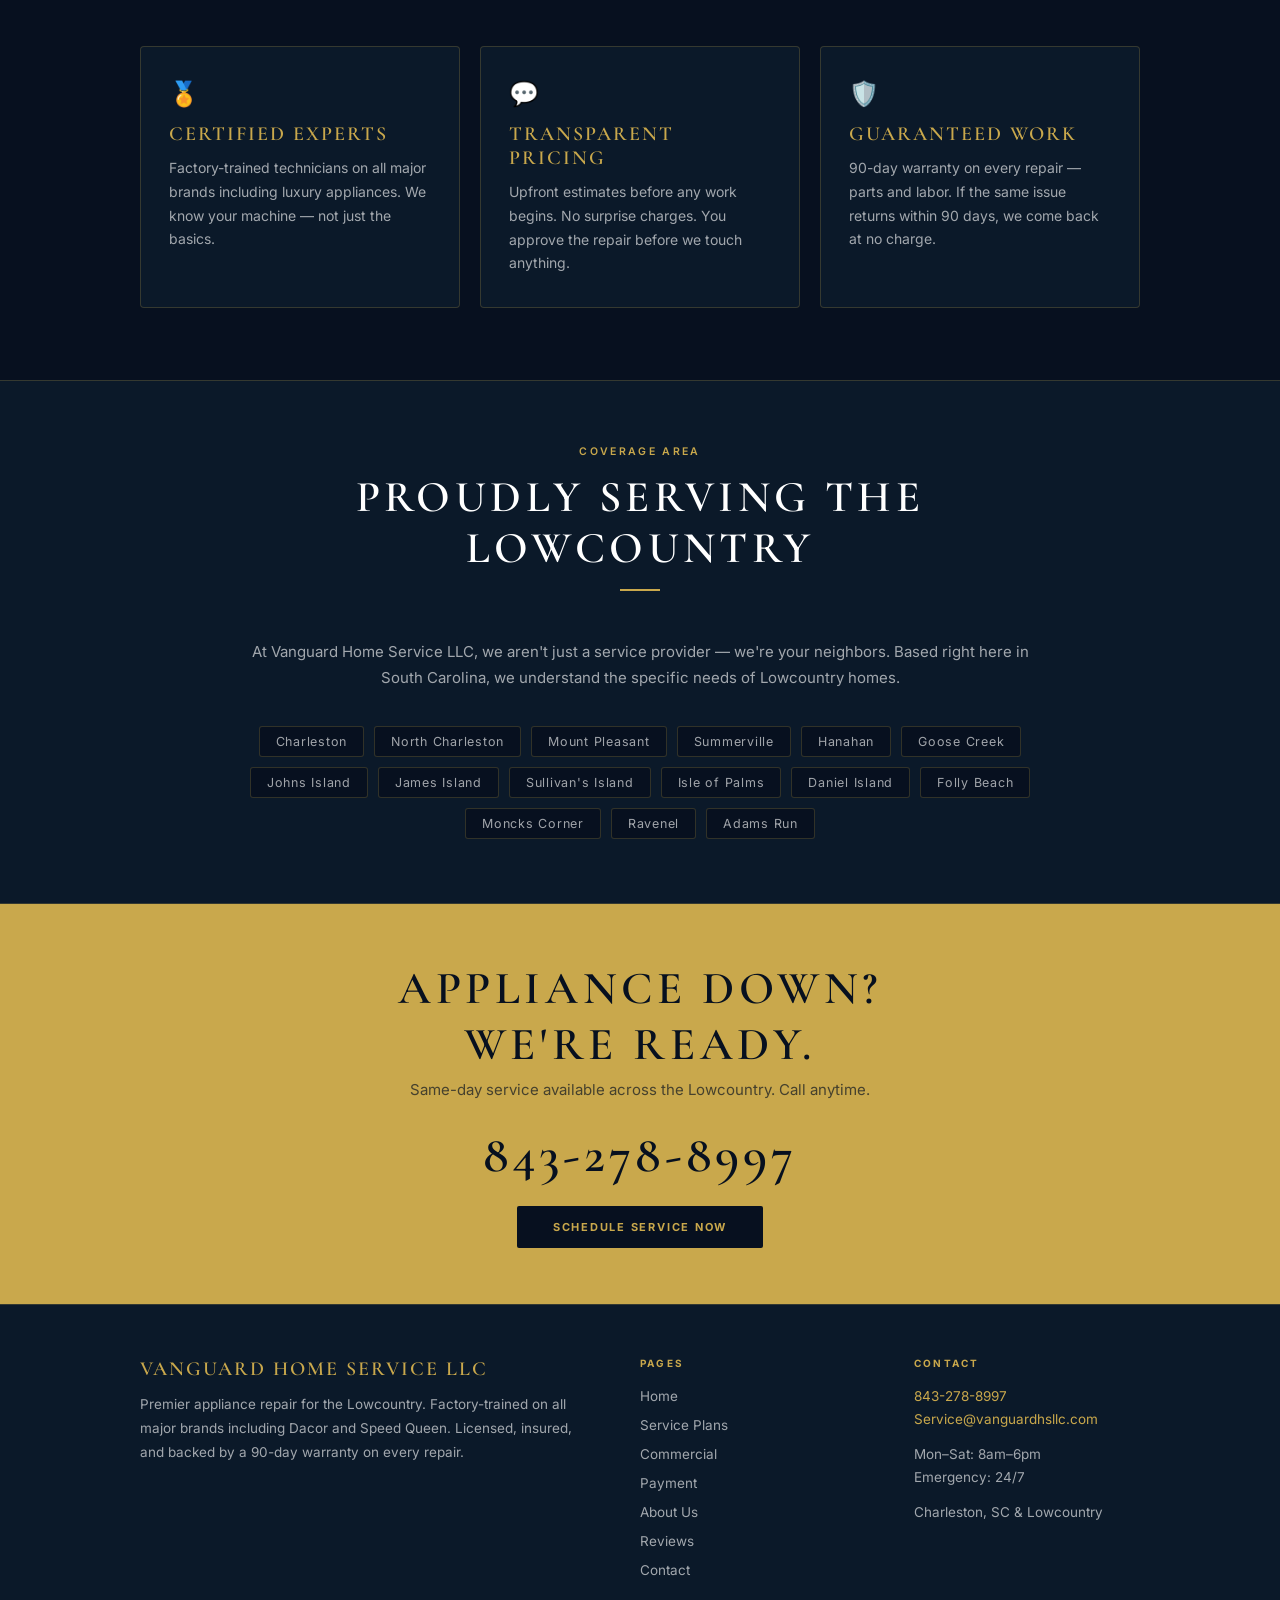
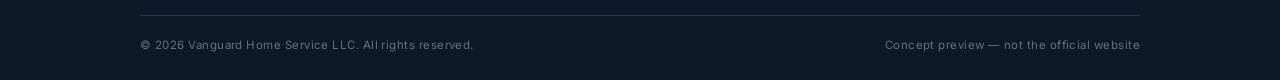
==== commit 9b6676b9: "fix: replace copyright char with Facebook SVG icon" ====
--- a/index.html
+++ b/index.html
@@ -26,7 +26,7 @@
       <a href="mailto:Service@vanguardhsllc.com" class="header-email">Service@vanguardhsllc.com</a>
     </div>
     <div class="header-social">
-      <a href="#">&#9426; Connect with us</a>
+      <a href="https://www.facebook.com/profile.php?id=61585645571088" target="_blank" rel="noopener"><svg xmlns="http://www.w3.org/2000/svg" width="16" height="16" viewBox="0 0 24 24" fill="currentColor" style="vertical-align:middle;margin-right:5px"><path d="M24 12.073c0-6.627-5.373-12-12-12s-12 5.373-12 12c0 5.99 4.388 10.954 10.125 11.854v-8.385H7.078v-3.47h3.047V9.43c0-3.007 1.792-4.669 4.533-4.669 1.312 0 2.686.235 2.686.235v2.953H15.83c-1.491 0-1.956.925-1.956 1.874v2.25h3.328l-.532 3.47h-2.796v8.385C19.612 23.027 24 18.062 24 12.073z"/></svg> Connect with us</a>
       <a href="#">&#9733; Leave us a review</a>
     </div>
   </div>
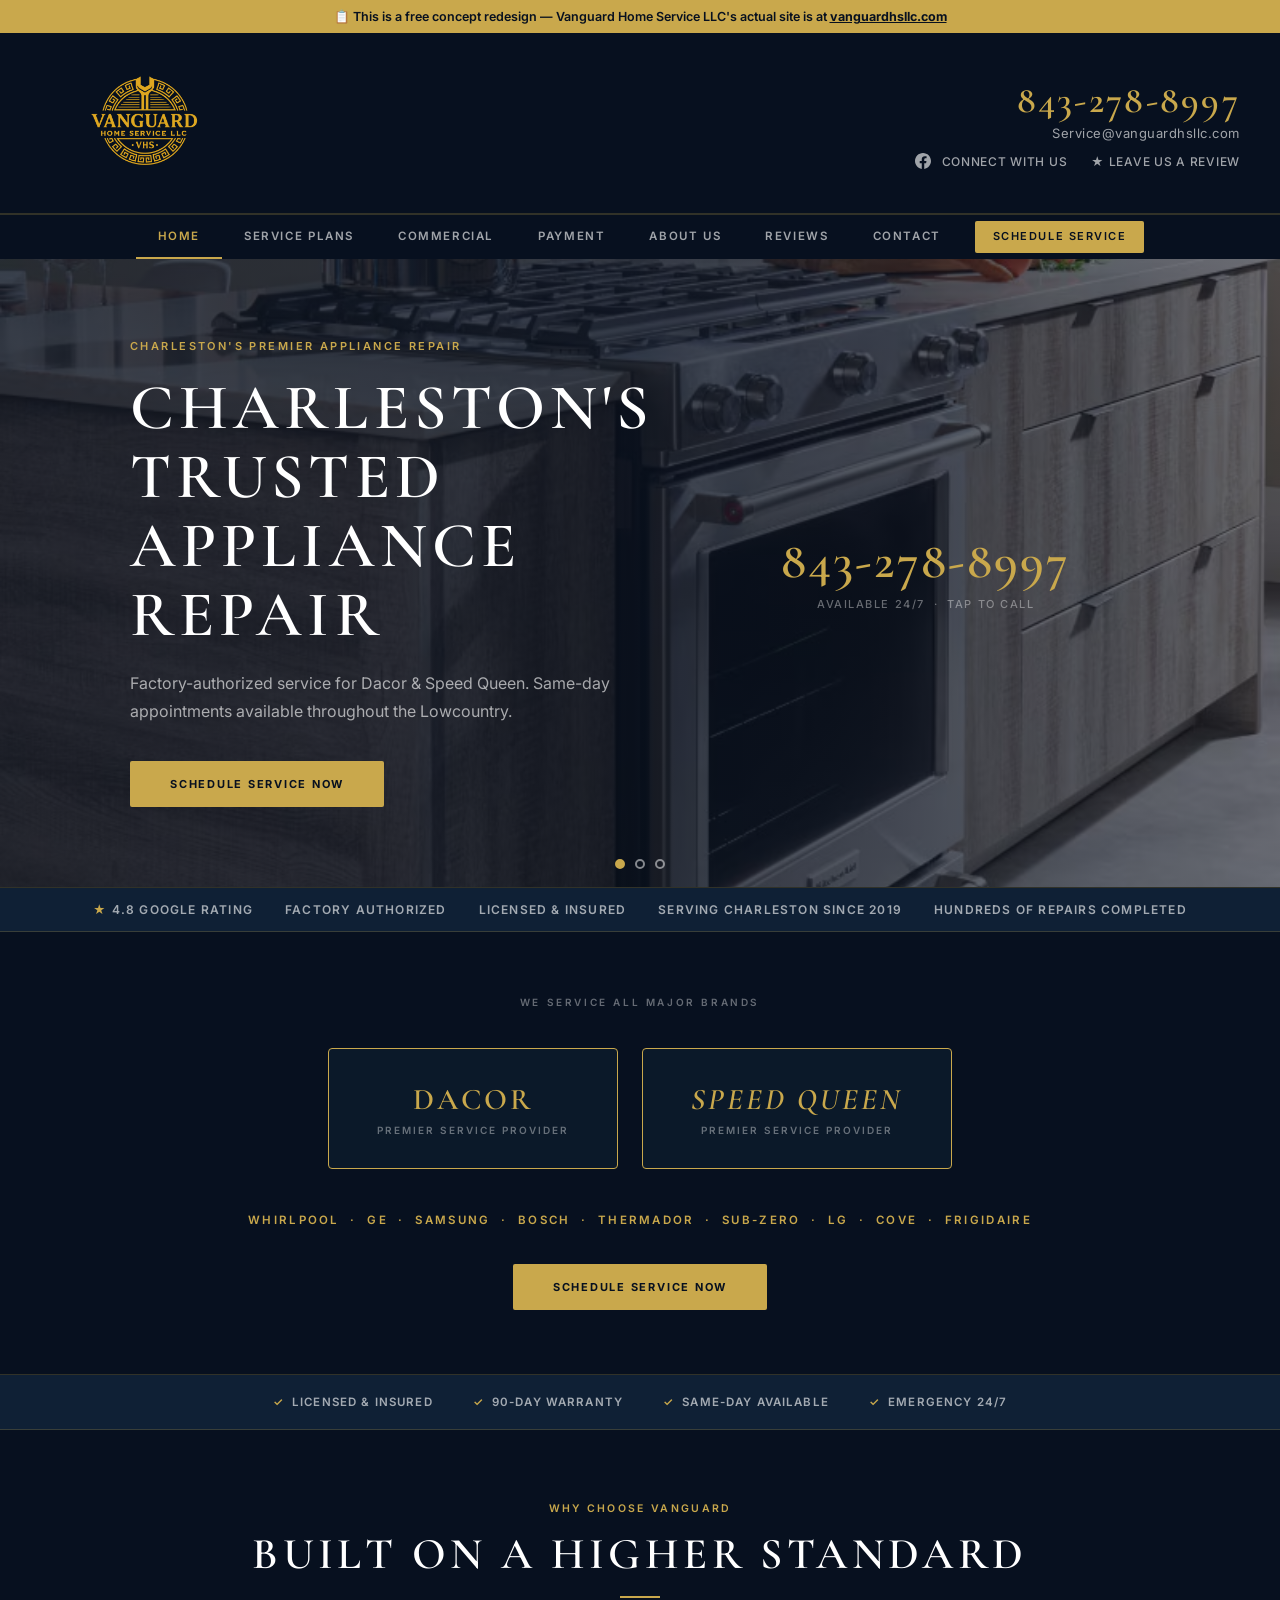
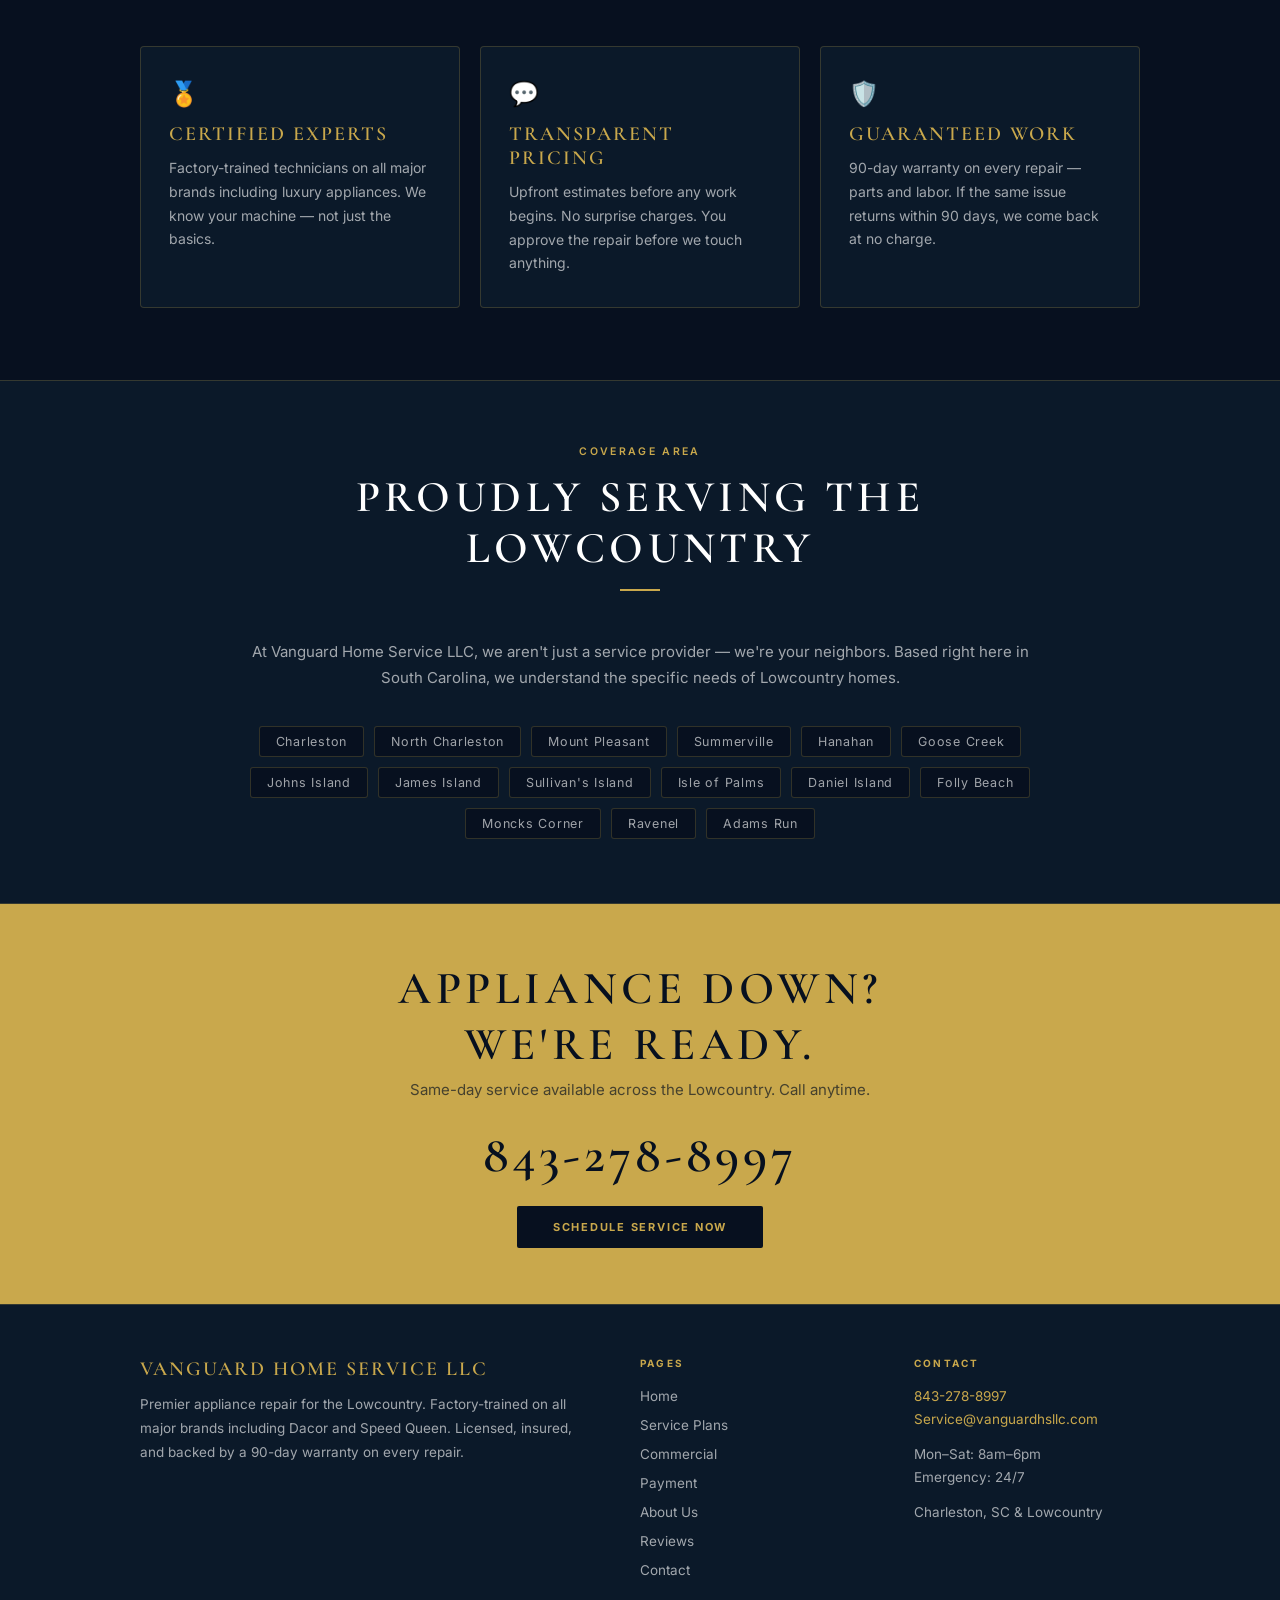
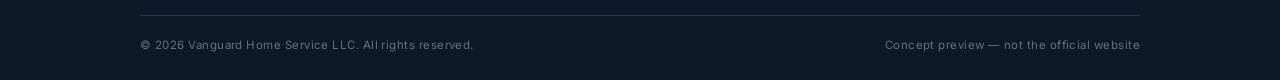
==== commit 5b3616c5: "feat: crossfading hero slider with gold dots" ====
--- a/index.html
+++ b/index.html
@@ -60,7 +60,11 @@
 
 <!-- HERO -->
 <div class="hero">
-  <div class="hero-bg" style="background-image:url('https://images.unsplash.com/photo-1556909114-f6e7ad7d3136?w=1600&q=80');"></div>
+  <div class="hero-slides">
+    <div class="hero-slide active" style="background-image:url('images/Range-image.avif');"></div>
+    <div class="hero-slide" style="background-image:url('images/laundry.webp');"></div>
+    <div class="hero-slide" style="background-image:url('images/knobs.jpg');"></div>
+  </div>
   <div class="hero-overlay"></div>
   <div class="hero-inner">
     <div class="hero-left">
@@ -73,6 +77,11 @@
       <a href="tel:8432788997" class="hero-phone-big">843-278-8997</a>
       <p class="hero-phone-label">Available 24/7 &nbsp;&middot;&nbsp; Tap to Call</p>
     </div>
+  </div>
+  <div class="hero-dots">
+    <button class="hero-dot active" data-index="0" aria-label="Slide 1"></button>
+    <button class="hero-dot" data-index="1" aria-label="Slide 2"></button>
+    <button class="hero-dot" data-index="2" aria-label="Slide 3"></button>
   </div>
 </div>
 
@@ -211,5 +220,15 @@
 </footer>
 
   <script src="main.js"></script>
+  <script>
+    var slides=document.querySelectorAll('.hero-slide');
+    var dots=document.querySelectorAll('.hero-dot');
+    var current=0,paused=false;
+    function goTo(n){slides[current].classList.remove('active');dots[current].classList.remove('active');current=(n+slides.length)%slides.length;slides[current].classList.add('active');dots[current].classList.add('active');}
+    dots.forEach(function(dot){dot.addEventListener('click',function(){goTo(parseInt(dot.dataset.index));paused=true;setTimeout(function(){paused=false;},6000);});});
+    document.querySelector('.hero').addEventListener('mouseenter',function(){paused=true;});
+    document.querySelector('.hero').addEventListener('mouseleave',function(){paused=false;});
+    setInterval(function(){if(!paused)goTo(current+1);},5000);
+  </script>
 </body>
 </html>
--- a/css/shared.css
+++ b/css/shared.css
@@ -60,7 +60,26 @@
 
 /* HERO homepage */
 .hero { border-bottom: 1px solid var(--gold-border); padding: 0; position: relative; overflow: hidden; }
-.hero-bg { position: absolute; inset: 0; background-size: cover; background-position: center; z-index: 0; }
+.hero-slides{
+  position:absolute;inset:0;z-index:0;
+}
+.hero-slide{
+  position:absolute;inset:0;
+  background-size:cover;background-position:center;
+  opacity:0;transition:opacity 1.2s ease-in-out;
+}
+.hero-slide.active{opacity:1;}
+.hero-dots{
+  position:absolute;bottom:18px;left:50%;transform:translateX(-50%);
+  display:flex;gap:10px;z-index:3;
+}
+.hero-dot{
+  width:10px;height:10px;border-radius:50%;
+  border:2px solid rgba(255,255,255,0.5);
+  background:transparent;cursor:pointer;
+  transition:background 0.3s,border-color 0.3s;padding:0;
+}
+.hero-dot.active{background:var(--gold);border-color:var(--gold);}
 .hero-overlay { position: absolute; inset: 0; background: linear-gradient(to right, rgba(7,16,31,0.78) 50%, rgba(7,16,31,0.55) 100%); z-index: 1; }
 .hero-inner { position: relative; z-index: 2; max-width: 1100px; margin: 0 auto; padding: 80px 40px; display: grid; grid-template-columns: 1fr 1fr; gap: 48px; align-items: center; }
 .hero-left { text-align: left; }
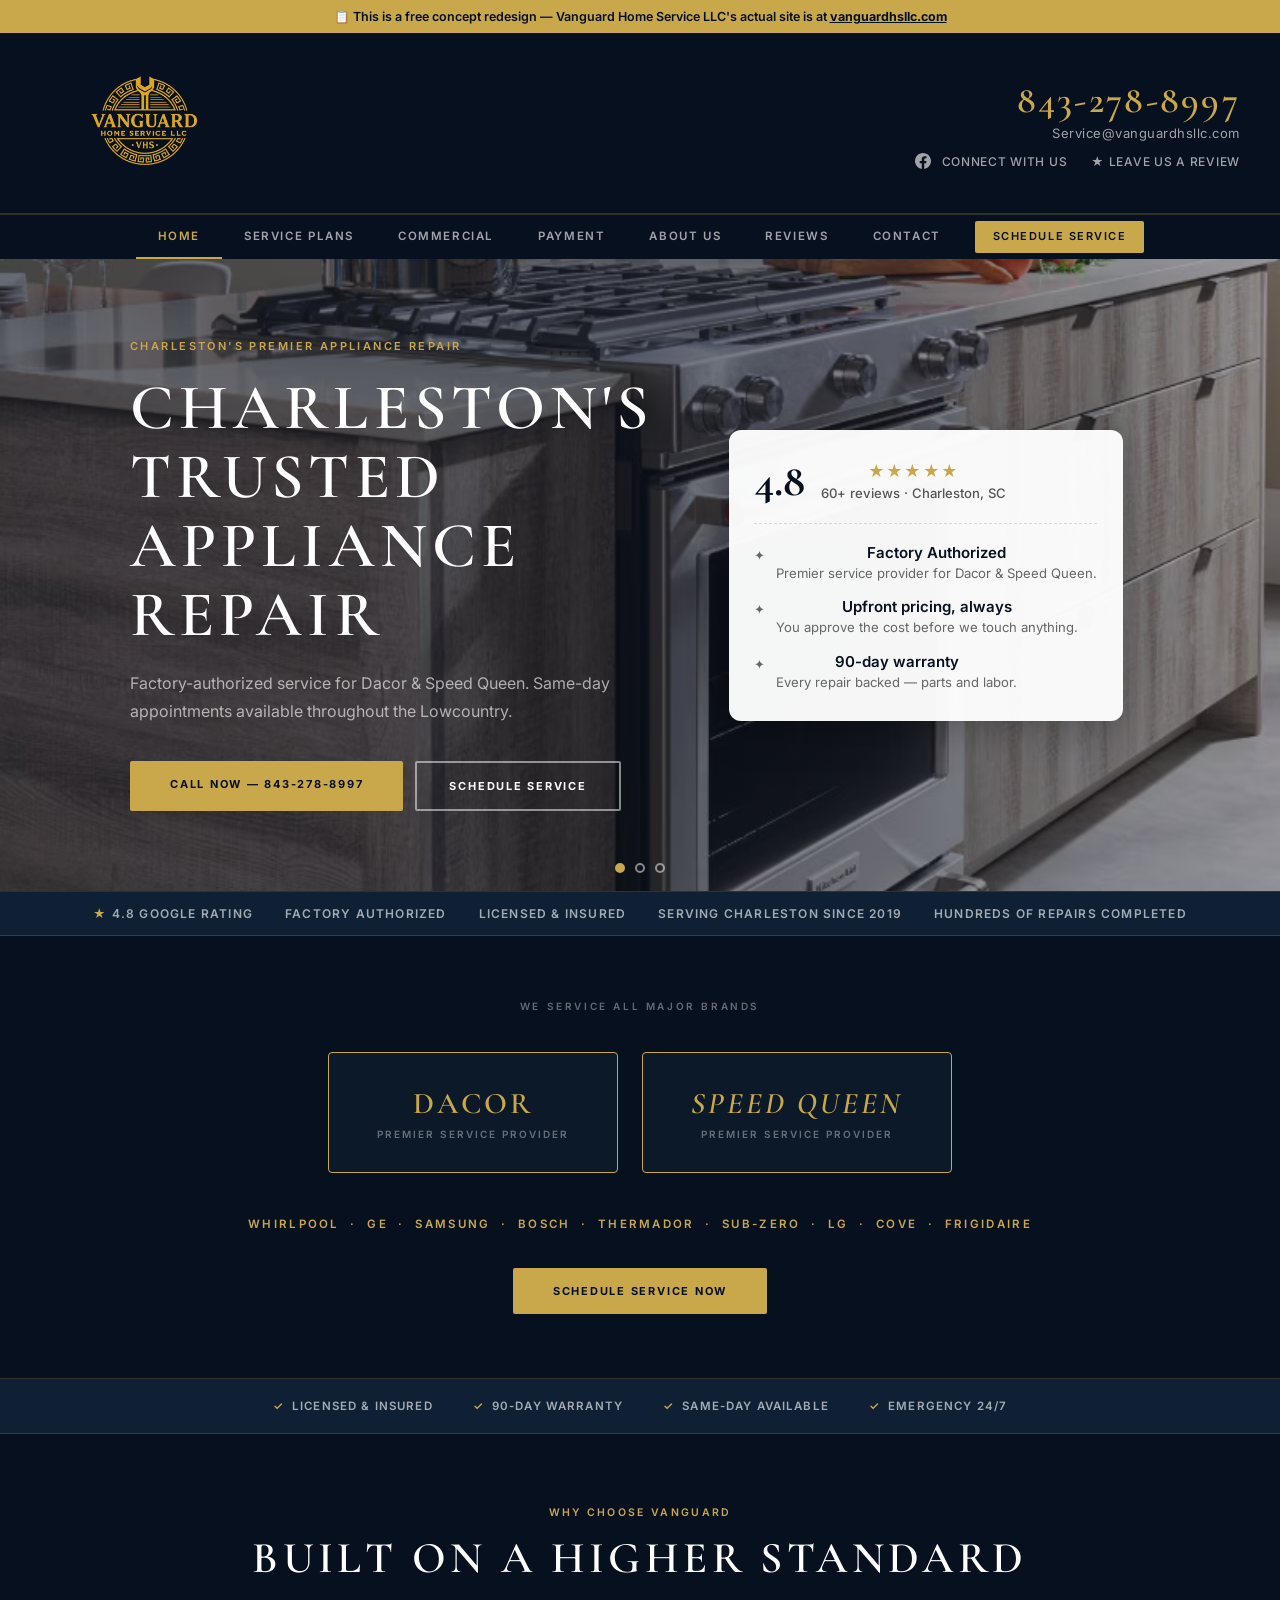
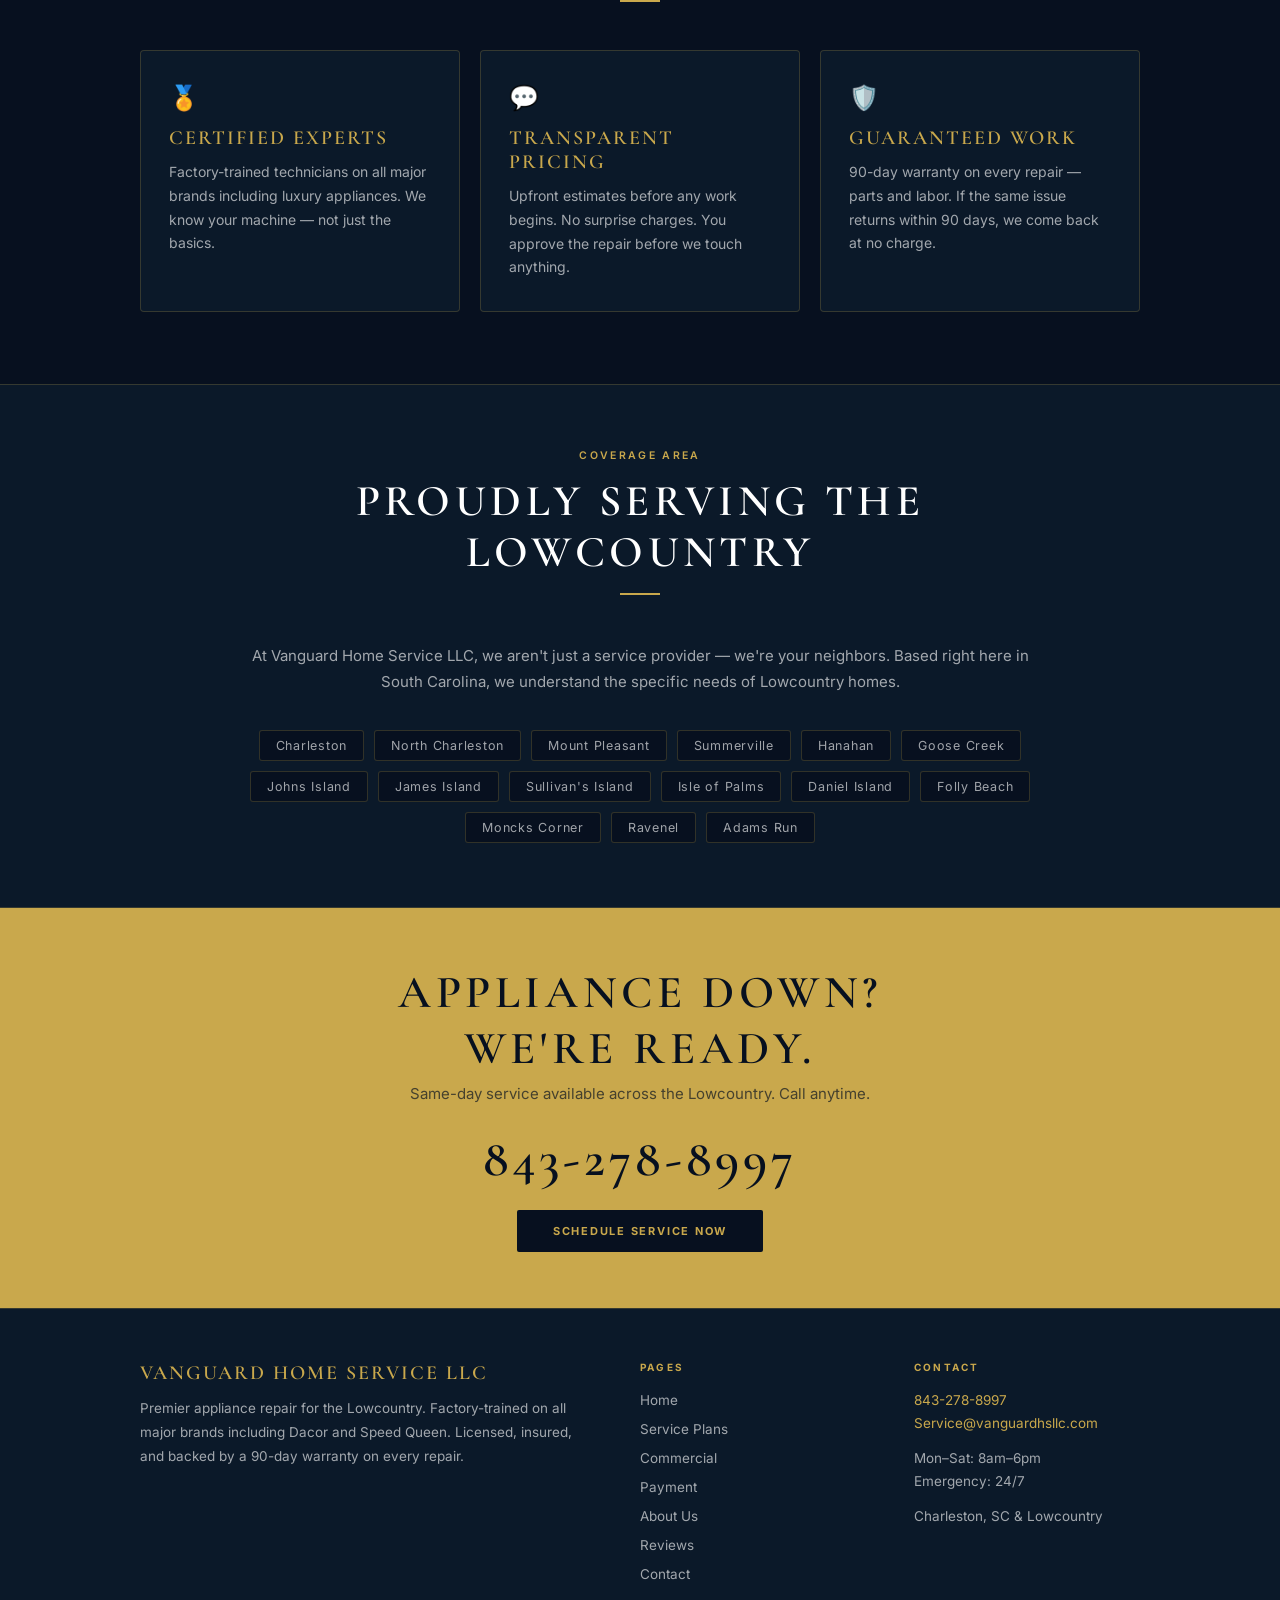
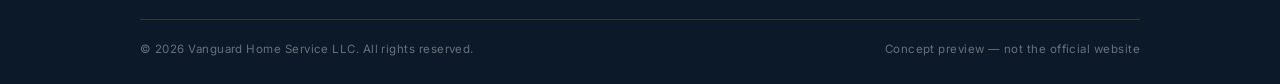
==== commit cd6a7b5c: "feat: hero seal card with reviews + two CTA buttons" ====
--- a/index.html
+++ b/index.html
@@ -71,11 +71,35 @@
       <p class="hero-eyebrow">Charleston's Premier Appliance Repair</p>
       <h1>Charleston's Trusted<br>Appliance Repair</h1>
       <p class="hero-sub">Factory-authorized service for Dacor &amp; Speed Queen. Same-day appointments available throughout the Lowcountry.</p>
-      <a href="contact.html" class="hero-btn">Schedule Service Now</a>
+      <div class="hero-btns">
+        <a href="tel:8432788997" class="hero-btn">Call Now — 843-278-8997</a>
+        <a href="contact.html" class="hero-btn-ghost">Schedule Service</a>
+      </div>
     </div>
     <div class="hero-right">
-      <a href="tel:8432788997" class="hero-phone-big">843-278-8997</a>
-      <p class="hero-phone-label">Available 24/7 &nbsp;&middot;&nbsp; Tap to Call</p>
+      <div class="hero-seal">
+        <div class="hero-seal-top">
+          <div class="hero-seal-score">4.8</div>
+          <div>
+            <div class="hero-seal-stars">★★★★★</div>
+            <div class="hero-seal-reviews">60+ reviews · Charleston, SC</div>
+          </div>
+        </div>
+        <div class="hero-seal-list">
+          <div class="hero-seal-item">
+            <span class="hero-seal-check">✦</span>
+            <div><b>Factory Authorized</b><span>Premier service provider for Dacor &amp; Speed Queen.</span></div>
+          </div>
+          <div class="hero-seal-item">
+            <span class="hero-seal-check">✦</span>
+            <div><b>Upfront pricing, always</b><span>You approve the cost before we touch anything.</span></div>
+          </div>
+          <div class="hero-seal-item">
+            <span class="hero-seal-check">✦</span>
+            <div><b>90-day warranty</b><span>Every repair backed — parts and labor.</span></div>
+          </div>
+        </div>
+      </div>
     </div>
   </div>
   <div class="hero-dots">
--- a/css/shared.css
+++ b/css/shared.css
@@ -80,7 +80,7 @@
   transition:background 0.3s,border-color 0.3s;padding:0;
 }
 .hero-dot.active{background:var(--gold);border-color:var(--gold);}
-.hero-overlay { position: absolute; inset: 0; background: linear-gradient(to right, rgba(7,16,31,0.78) 50%, rgba(7,16,31,0.55) 100%); z-index: 1; }
+.hero-overlay { position: absolute; inset: 0; background: linear-gradient(to right, rgba(7,16,31,0.58) 50%, rgba(7,16,31,0.35) 100%); z-index: 1; }
 .hero-inner { position: relative; z-index: 2; max-width: 1100px; margin: 0 auto; padding: 80px 40px; display: grid; grid-template-columns: 1fr 1fr; gap: 48px; align-items: center; }
 .hero-left { text-align: left; }
 .hero-right { text-align: center; display: flex; flex-direction: column; align-items: center; justify-content: center; }
@@ -98,7 +98,35 @@
   .hero-phone-big { font-size: clamp(40px, 10vw, 56px); }
 }
 
-/* PREMIER PROVIDERS */
+.hero-btns { display:flex; flex-wrap:wrap; gap:12px; margin-top:0; }
+.hero-btn-ghost {
+  display:inline-block; background:transparent; color:#fff;
+  font-size:11px; font-weight:700; letter-spacing:0.16em; text-transform:uppercase;
+  padding:16px 32px; border-radius:2px; border:2px solid rgba(255,255,255,0.5);
+  transition:background 0.2s, border-color 0.15s;
+}
+.hero-btn-ghost:hover { background:rgba(255,255,255,0.1); border-color:#fff; }
+
+/* Hero seal card */
+.hero-seal {
+  background:rgba(255,255,255,0.96); border-radius:12px;
+  box-shadow:0 8px 40px rgba(0,0,0,0.25); padding:1.8rem 1.6rem;
+}
+.hero-seal-top {
+  display:flex; align-items:center; gap:1rem;
+  padding-bottom:1.2rem; border-bottom:1px dashed rgba(201,168,76,0.4); margin-bottom:1.2rem;
+}
+.hero-seal-score {
+  font-family:'Cormorant Garamond',serif; font-weight:700; font-size:2.8rem;
+  line-height:1; color:var(--bg);
+}
+.hero-seal-stars { color:var(--gold); font-size:1rem; letter-spacing:0.08em; }
+.hero-seal-reviews { font-size:0.82rem; color:#555; font-weight:500; margin-top:0.2rem; }
+.hero-seal-list { display:flex; flex-direction:column; gap:0.9rem; }
+.hero-seal-item { display:flex; gap:0.7rem; align-items:flex-start; }
+.hero-seal-check { color:var(--gold); font-size:0.75rem; margin-top:0.2rem; flex-shrink:0; }
+.hero-seal-item b { font-weight:600; font-size:0.94rem; color:var(--bg); display:block; }
+.hero-seal-item span { font-size:0.82rem; color:#666; line-height:1.45; }
 .premier-section { background: var(--bg); border-bottom: 1px solid var(--gold-border); padding: 64px 24px; text-align: center; }
 .premier-eyebrow { font-size: 10px; font-weight: 600; letter-spacing: 0.26em; text-transform: uppercase; color: var(--muted2); margin-bottom: 40px; }
 .premier-cards { display: flex; justify-content: center; gap: 24px; margin-bottom: 40px; flex-wrap: wrap; }
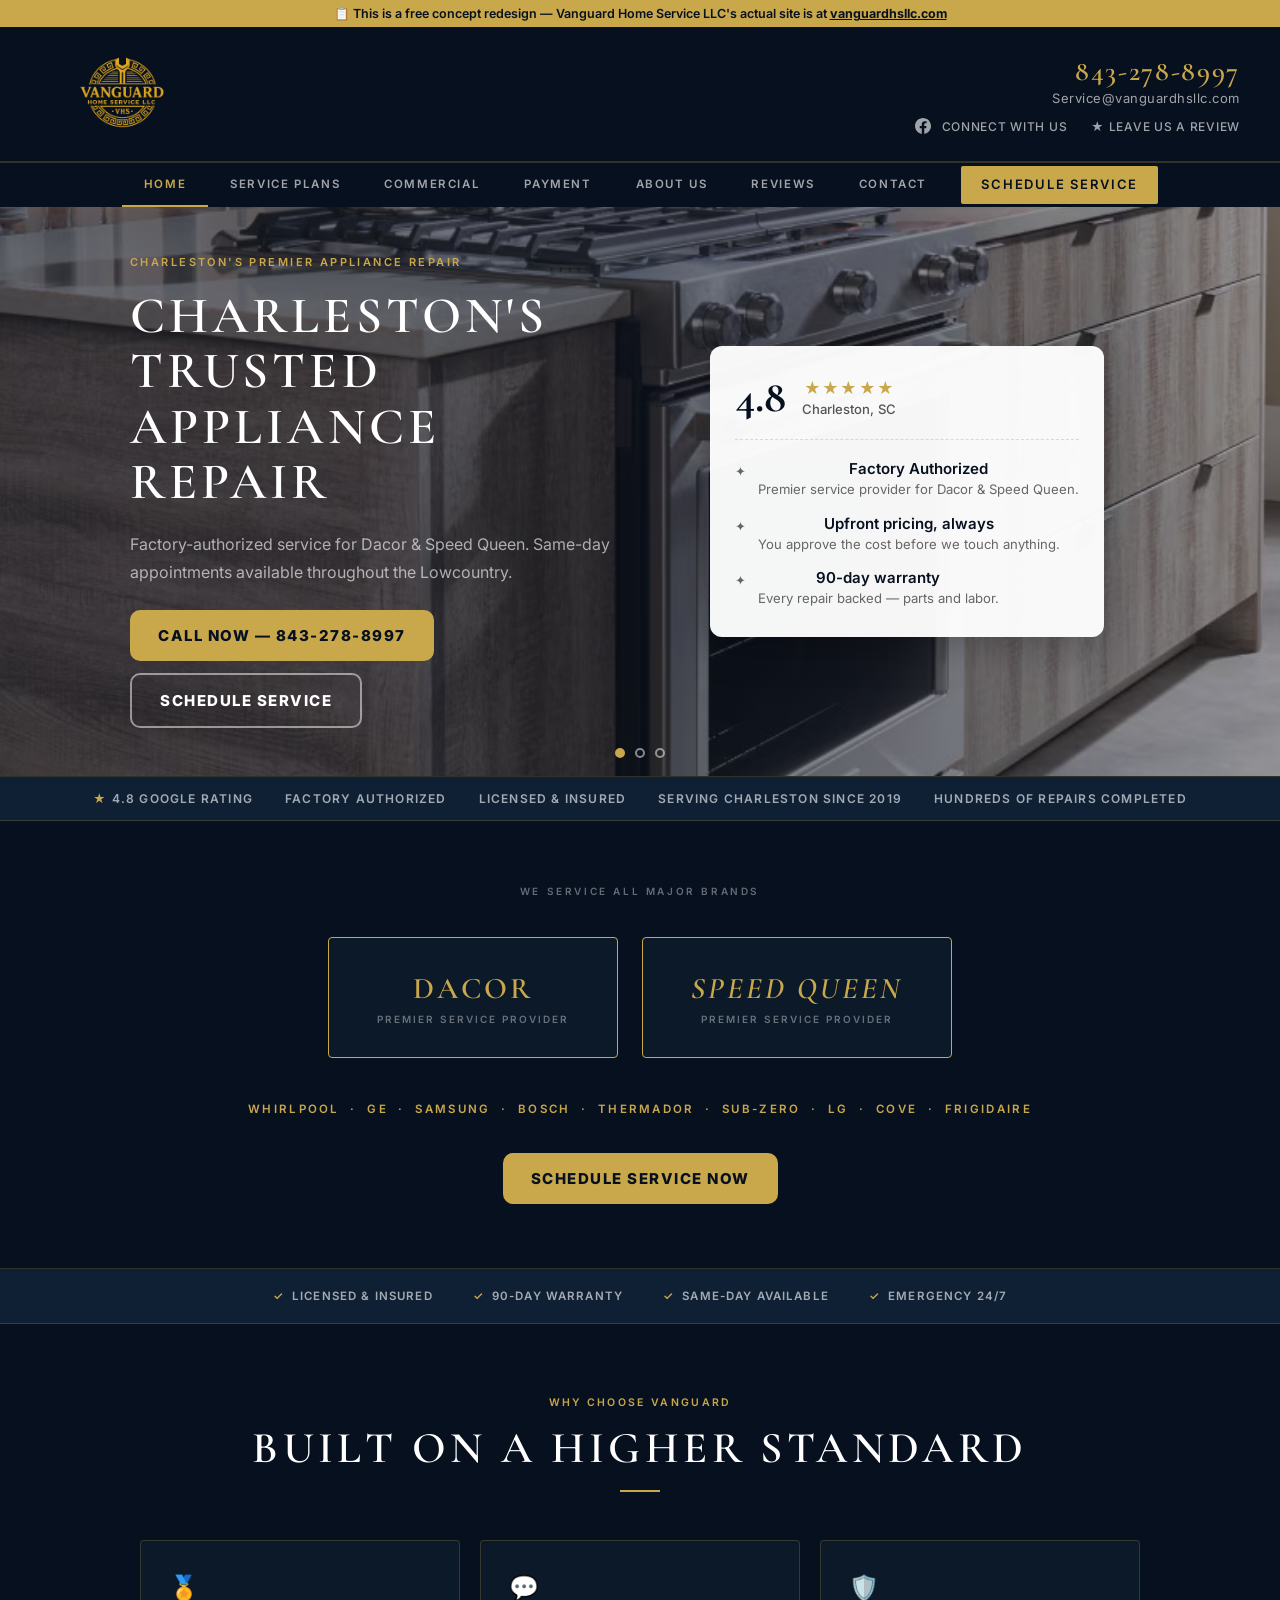
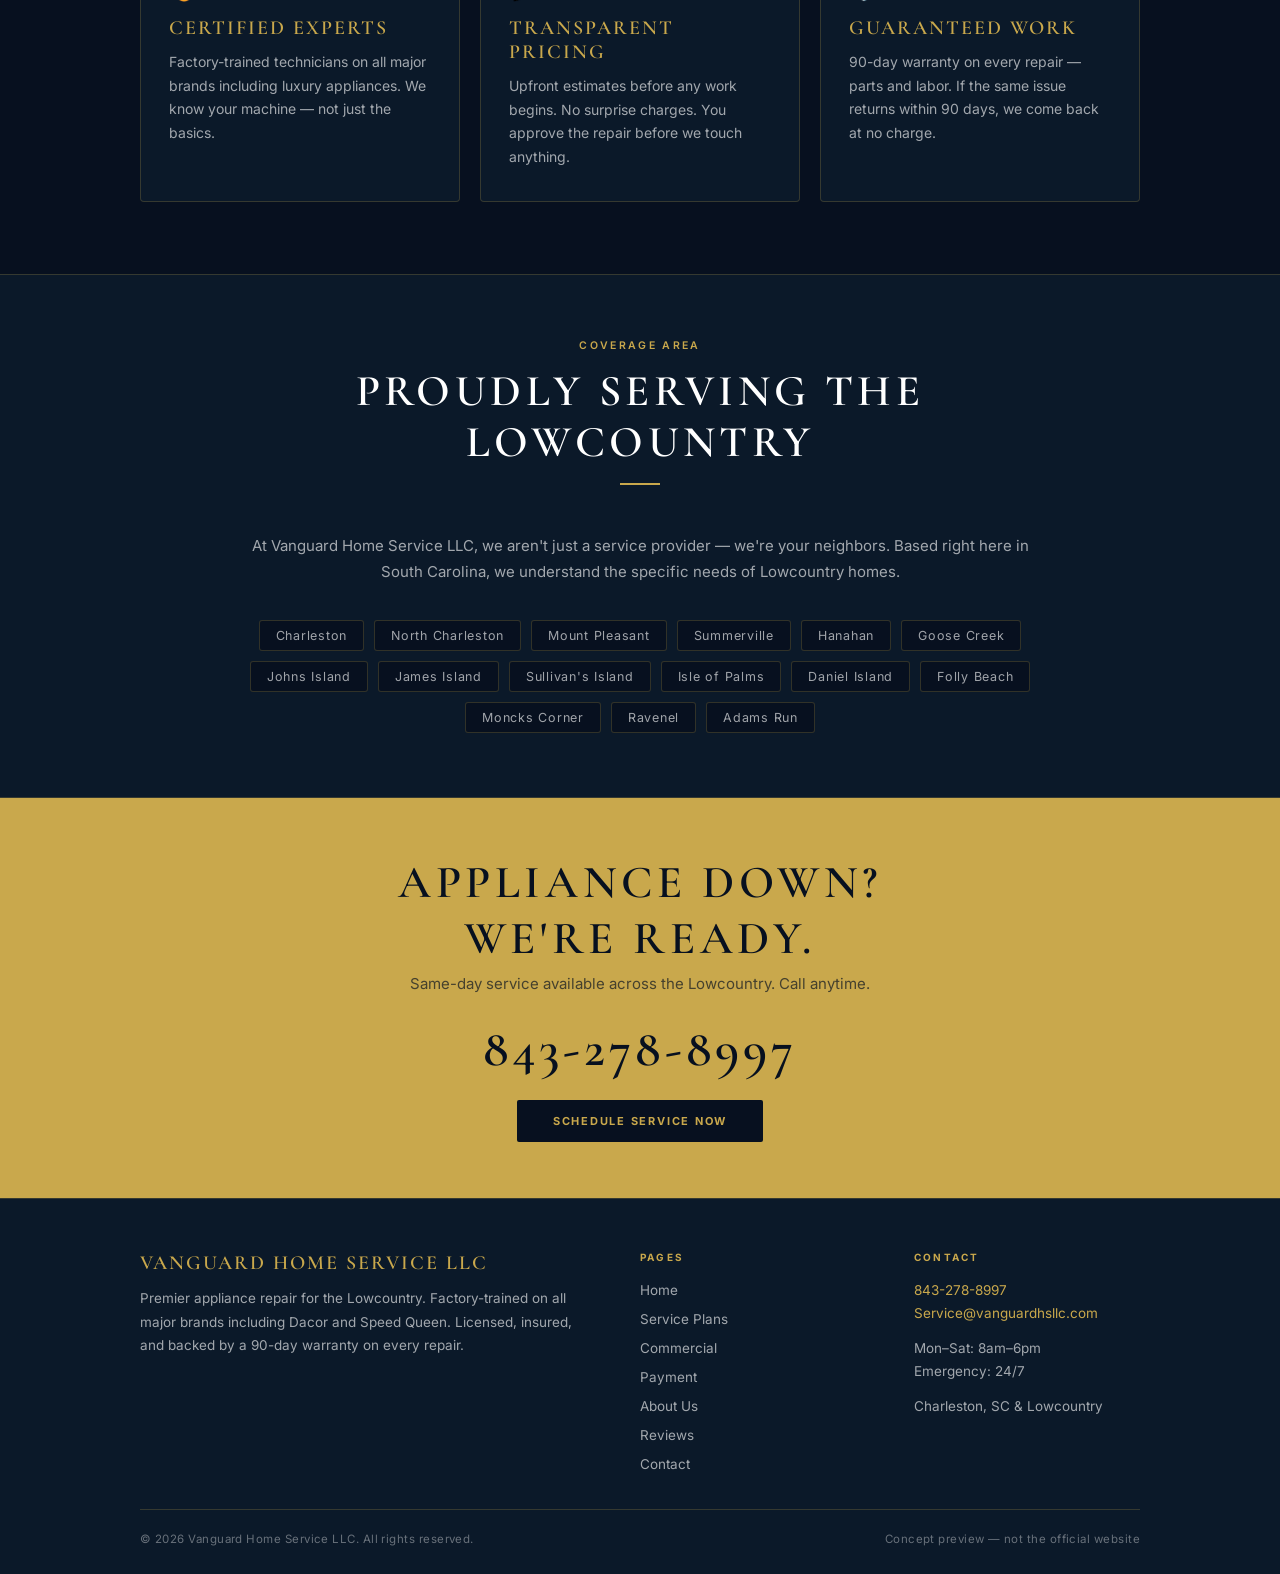
==== commit b5a8860e: "fix: remove inaccurate review count from hero seal" ====
--- a/index.html
+++ b/index.html
@@ -82,7 +82,7 @@
           <div class="hero-seal-score">4.8</div>
           <div>
             <div class="hero-seal-stars">★★★★★</div>
-            <div class="hero-seal-reviews">60+ reviews · Charleston, SC</div>
+            <div class="hero-seal-reviews">Charleston, SC</div>
           </div>
         </div>
         <div class="hero-seal-list">
--- a/css/shared.css
+++ b/css/shared.css
@@ -18,16 +18,16 @@
 a { text-decoration: none; }
 
 /* CONCEPT BANNER */
-.concept-banner { background: var(--gold); color: #07101f; text-align: center; padding: 9px 20px; font-size: 12.5px; font-weight: 600; }
+.concept-banner { background: var(--gold); color: #07101f; text-align: center; padding: 6px 20px; font-size: 12.5px; font-weight: 600; }
 .concept-banner a { color: #07101f; text-decoration: underline; font-weight: 700; }
 
 /* HEADER */
-.site-header { background: var(--bg); border-bottom: 1px solid var(--gold-border); padding: 20px 40px; display: flex; align-items: center; justify-content: space-between; }
+.site-header { background: var(--bg); border-bottom: 1px solid var(--gold-border); padding: 12px 40px; display: flex; align-items: center; justify-content: space-between; }
 .header-logo { display: inline-block; }
-.header-logo img { height: 140px; width: auto; display: block; }
+.header-logo img { height: 110px; width: auto; display: block; }
 .header-right { text-align: right; display: flex; flex-direction: column; align-items: flex-end; justify-content: center; gap: 6px; }
 .header-contact { margin-bottom: 0; }
-.header-phone { font-family: 'Cormorant Garamond', serif; font-size: 38px; font-weight: 600; color: var(--gold); letter-spacing: 0.06em; display: block; margin-bottom: 2px; }
+.header-phone { font-family: 'Cormorant Garamond', serif; font-size: 28px; font-weight: 600; color: var(--gold); letter-spacing: 0.06em; display: block; margin-bottom: 2px; }
 .header-email { font-size: 13px; color: var(--muted); letter-spacing: 0.04em; display: block; margin-bottom: 6px; }
 .header-social { display: flex; justify-content: flex-end; gap: 24px; font-size: 12px; font-weight: 500; letter-spacing: 0.06em; text-transform: uppercase; color: var(--muted); margin-bottom: 0; }
 .header-social a { color: var(--muted); transition: color 0.15s; display: flex; align-items: center; gap: 6px; }
@@ -39,8 +39,8 @@
 nav a { display: block; padding: 14px 22px; font-size: 11.5px; font-weight: 600; letter-spacing: 0.14em; text-transform: uppercase; color: var(--muted); border-bottom: 2px solid transparent; transition: color 0.15s, border-color 0.15s; }
 nav a:hover { color: var(--gold); }
 nav a.active { color: var(--gold); border-bottom-color: var(--gold); }
-nav a.nav-cta { background: var(--gold); color: var(--bg); margin-left: 12px; border-bottom: 2px solid transparent; border-radius: 2px; padding: 10px 20px; margin-top: 6px; margin-bottom: 6px; font-size: 11px; }
-nav a.nav-cta:hover { background: var(--gold-light); }
+nav a.nav-schedule { background: var(--gold); color: var(--bg) !important; border-bottom: 2px solid transparent !important; border-radius: 2px; padding: 10px 20px !important; margin-left: 12px; font-size: 13px; }
+nav a.nav-schedule:hover { background: var(--gold-light); }
 
 /* HAMBURGER */
 .hamburger { display: none; flex-direction: column; gap: 5px; cursor: pointer; background: none; border: none; padding: 14px 20px; }
@@ -81,13 +81,13 @@
 }
 .hero-dot.active{background:var(--gold);border-color:var(--gold);}
 .hero-overlay { position: absolute; inset: 0; background: linear-gradient(to right, rgba(7,16,31,0.58) 50%, rgba(7,16,31,0.35) 100%); z-index: 1; }
-.hero-inner { position: relative; z-index: 2; max-width: 1100px; margin: 0 auto; padding: 80px 40px; display: grid; grid-template-columns: 1fr 1fr; gap: 48px; align-items: center; }
+.hero-inner { position: relative; z-index: 2; max-width: 1100px; margin: 0 auto; padding: 48px 40px; display: grid; grid-template-columns: 1fr 1fr; gap: 48px; align-items: center; }
 .hero-left { text-align: left; }
 .hero-right { text-align: center; display: flex; flex-direction: column; align-items: center; justify-content: center; }
 .hero-eyebrow { font-size: 11px; font-weight: 600; letter-spacing: 0.22em; text-transform: uppercase; color: var(--gold); margin-bottom: 20px; }
-.hero h1 { font-family: 'Cormorant Garamond', serif; font-size: clamp(38px, 5vw, 68px); font-weight: 600; letter-spacing: 0.08em; text-transform: uppercase; color: var(--white); line-height: 1.08; margin-bottom: 20px; }
-.hero-sub { font-size: 16px; color: var(--muted); max-width: 480px; margin-bottom: 36px; line-height: 1.75; }
-.hero-btn { display: inline-block; background: var(--gold); color: var(--bg); font-size: 11px; font-weight: 700; letter-spacing: 0.16em; text-transform: uppercase; padding: 16px 40px; border-radius: 2px; transition: background 0.2s, transform 0.15s, box-shadow 0.15s; }
+.hero h1 { font-family: 'Cormorant Garamond', serif; font-size: clamp(32px, 4vw, 52px); font-weight: 600; letter-spacing: 0.08em; text-transform: uppercase; color: var(--white); line-height: 1.08; margin-bottom: 20px; }
+.hero-sub { font-size: 16px; color: var(--muted); max-width: 480px; margin-bottom: 24px; line-height: 1.75; }
+.hero-btn { display: inline-block; background: var(--gold); color: var(--bg); font-size: 15px; font-weight: 800; letter-spacing: 0.10em; text-transform: uppercase; padding: 16px 28px; border-radius: 10px; white-space: nowrap; transition: background 0.2s, transform 0.15s, box-shadow 0.15s; }
 .hero-btn:hover { background: var(--gold-light); transform: translateY(-2px); box-shadow: 0 6px 20px rgba(201,168,76,0.3); }
 .hero-phone-big { font-family: 'Cormorant Garamond', serif; font-size: clamp(36px, 4vw, 56px); font-weight: 600; color: var(--gold); letter-spacing: 0.04em; line-height: 1; white-space: nowrap; display: block; transition: opacity 0.15s; }
 .hero-phone-big:hover { opacity: 0.8; }
@@ -98,12 +98,12 @@
   .hero-phone-big { font-size: clamp(40px, 10vw, 56px); }
 }
 
-.hero-btns { display:flex; flex-wrap:wrap; gap:12px; margin-top:0; }
+.hero-btns { display:flex; flex-direction:row; flex-wrap:wrap; gap:12px; margin-top:0; }
 .hero-btn-ghost {
   display:inline-block; background:transparent; color:#fff;
-  font-size:11px; font-weight:700; letter-spacing:0.16em; text-transform:uppercase;
-  padding:16px 32px; border-radius:2px; border:2px solid rgba(255,255,255,0.5);
-  transition:background 0.2s, border-color 0.15s;
+  font-size:15px; font-weight:800; letter-spacing:0.10em; text-transform:uppercase;
+  padding:16px 28px; border-radius:10px; border:2px solid rgba(255,255,255,0.5);
+  white-space:nowrap; transition:background 0.2s, border-color 0.15s;
 }
 .hero-btn-ghost:hover { background:rgba(255,255,255,0.1); border-color:#fff; }
 
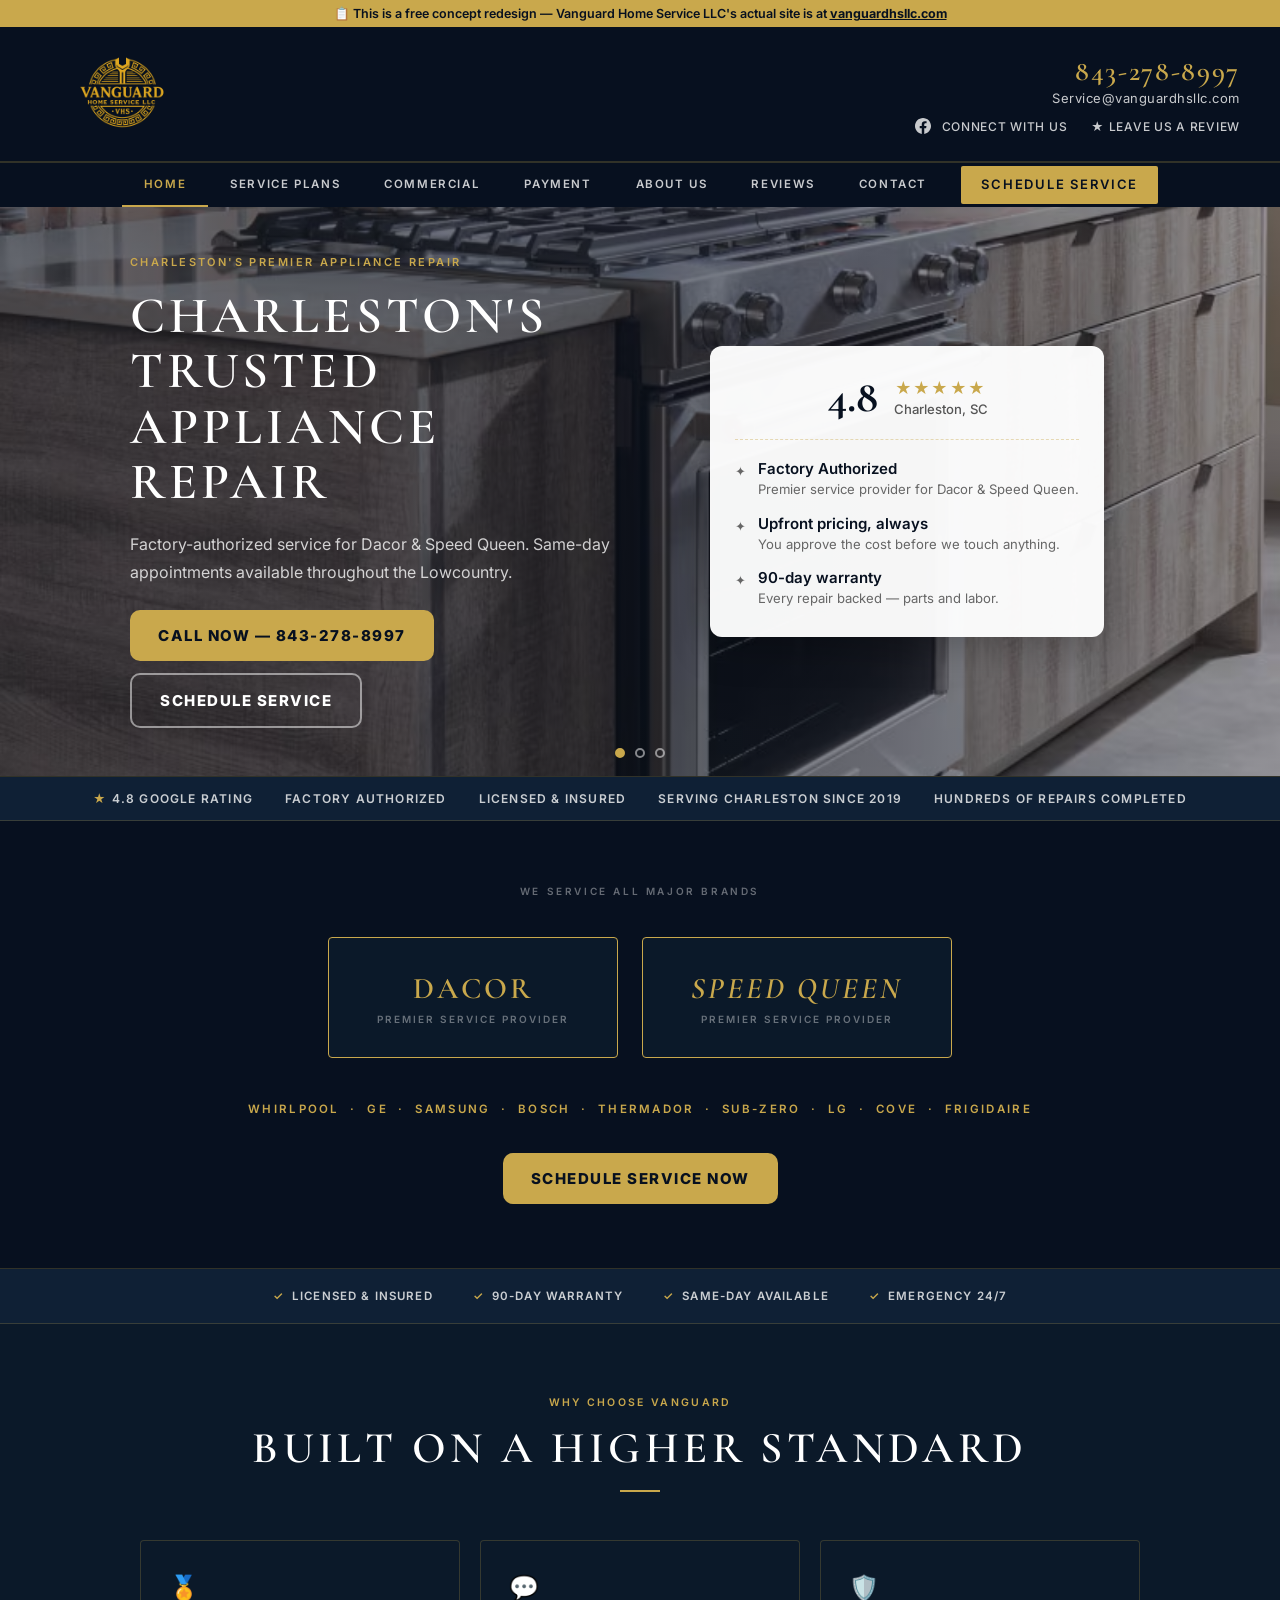
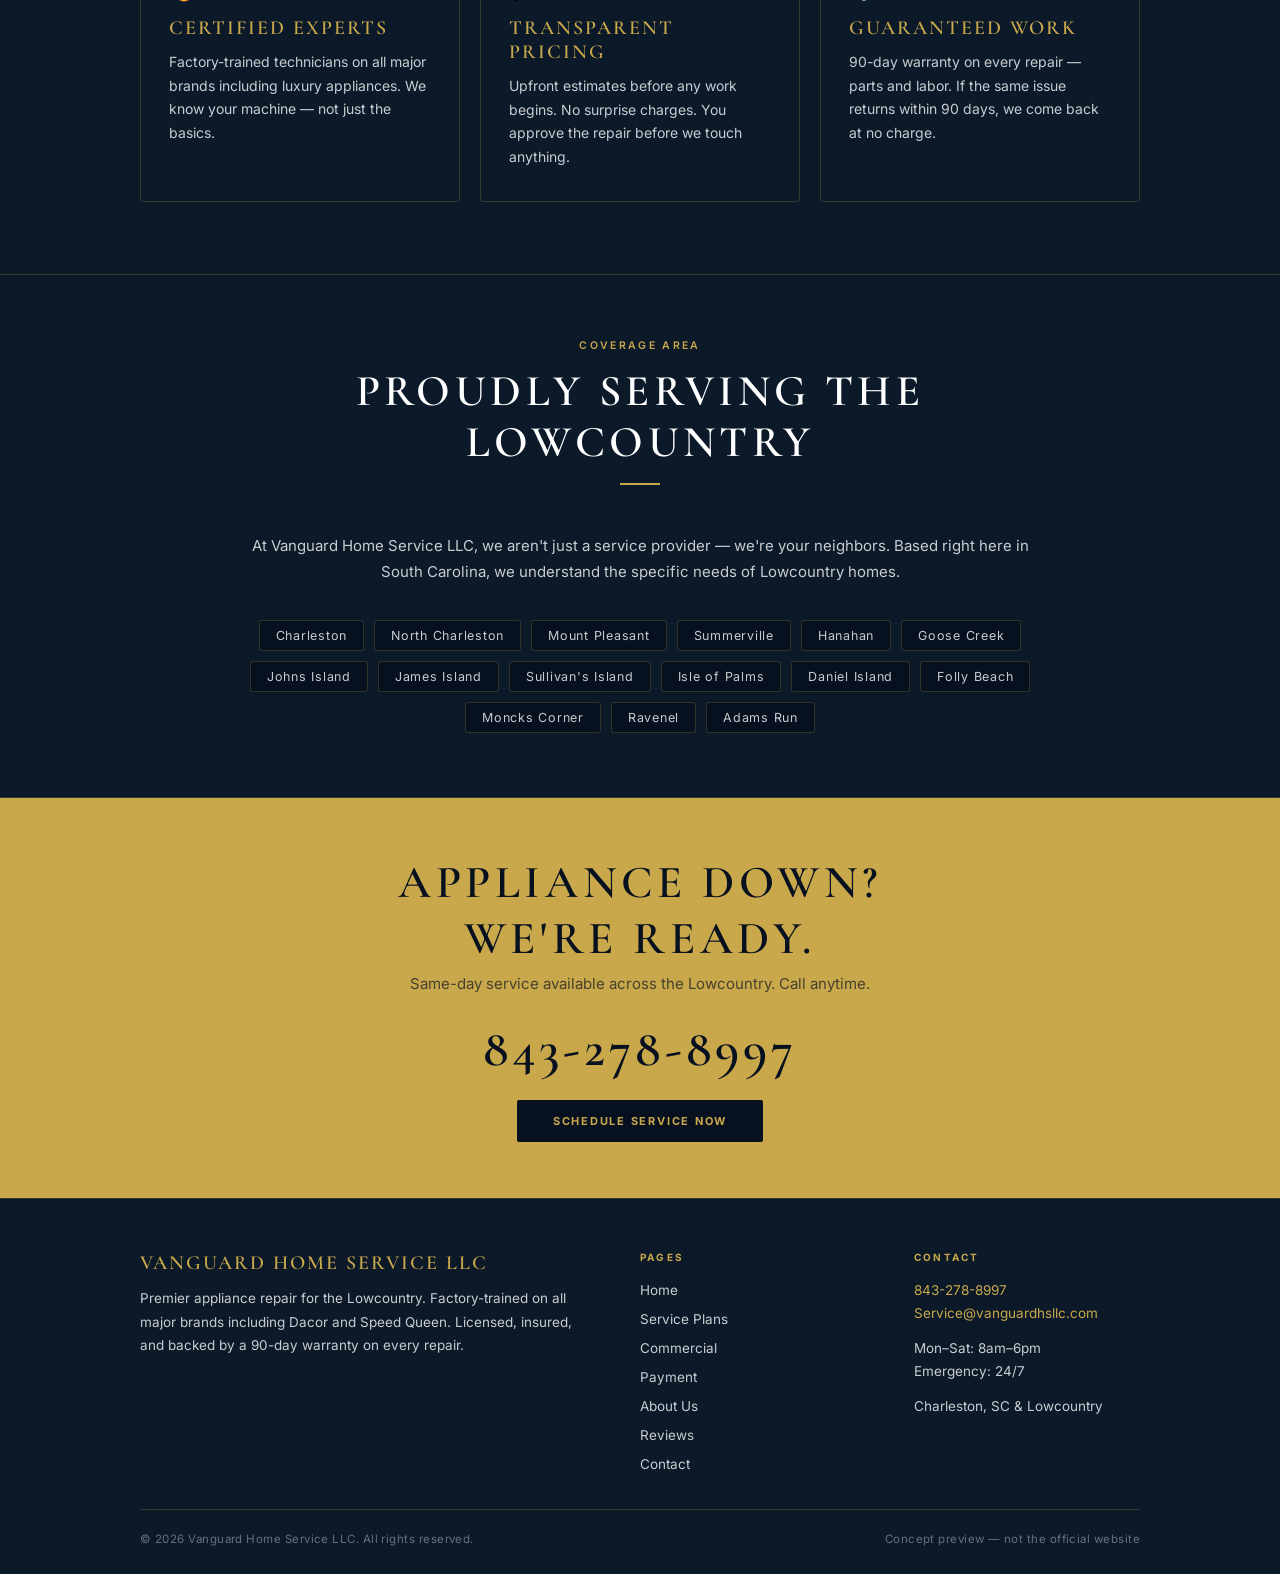
==== commit 983ad9d2: "fix: navy background on all sections, brighter muted text" ====
--- a/index.html
+++ b/index.html
@@ -147,7 +147,7 @@
 </div>
 
 <!-- WHY CHOOSE US -->
-<div class="section" style="background: var(--bg);">
+<div class="section" style="background: var(--navy);">
   <div class="section-inner">
     <p class="section-eyebrow">Why Choose Vanguard</p>
     <h2 class="section-title">Built on a Higher Standard</h2>
--- a/css/shared.css
+++ b/css/shared.css
@@ -9,7 +9,7 @@
   --gold-light: #e2c070;
   --gold-border: rgba(201,168,76,0.22);
   --white: #ffffff;
-  --muted: rgba(255,255,255,0.62);
+  --muted: rgba(255,255,255,0.78);
   --muted2: rgba(255,255,255,0.38);
 }
 
@@ -53,7 +53,7 @@
 .mobile-menu ul li a.active, .mobile-menu ul li a:hover { color: var(--gold); }
 
 /* PAGE HERO */
-.page-hero { background: var(--navy); border-bottom: 1px solid var(--gold-border); padding: 72px 24px 64px; text-align: center; }
+.page-hero { background: var(--navy); border-bottom: 1px solid var(--gold-border); padding: 40px 24px 36px; text-align: center; }
 .page-eyebrow { font-size: 10.5px; font-weight: 600; letter-spacing: 0.24em; text-transform: uppercase; color: var(--gold); margin-bottom: 16px; }
 .page-hero h1 { font-family: 'Cormorant Garamond', serif; font-size: clamp(36px, 6vw, 64px); font-weight: 600; letter-spacing: 0.1em; text-transform: uppercase; color: var(--white); line-height: 1.1; margin-bottom: 16px; }
 .page-hero p { font-size: 16px; color: var(--muted); max-width: 520px; margin: 0 auto; line-height: 1.75; }
@@ -113,7 +113,7 @@
   box-shadow:0 8px 40px rgba(0,0,0,0.25); padding:1.8rem 1.6rem;
 }
 .hero-seal-top {
-  display:flex; align-items:center; gap:1rem;
+  display:flex; align-items:center; justify-content:center; gap:1rem;
   padding-bottom:1.2rem; border-bottom:1px dashed rgba(201,168,76,0.4); margin-bottom:1.2rem;
 }
 .hero-seal-score {
@@ -122,7 +122,7 @@
 }
 .hero-seal-stars { color:var(--gold); font-size:1rem; letter-spacing:0.08em; }
 .hero-seal-reviews { font-size:0.82rem; color:#555; font-weight:500; margin-top:0.2rem; }
-.hero-seal-list { display:flex; flex-direction:column; gap:0.9rem; }
+.hero-seal-list { display:flex; flex-direction:column; gap:0.9rem; text-align:left; }
 .hero-seal-item { display:flex; gap:0.7rem; align-items:flex-start; }
 .hero-seal-check { color:var(--gold); font-size:0.75rem; margin-top:0.2rem; flex-shrink:0; }
 .hero-seal-item b { font-weight:600; font-size:0.94rem; color:var(--bg); display:block; }
@@ -167,21 +167,70 @@
 
 /* PLAN CARDS */
 .plans-grid { display: grid; grid-template-columns: repeat(3, 1fr); gap: 20px; align-items: start; }
-.plan-card { background: var(--navy); border: 1px solid var(--gold-border); border-radius: 4px; padding: 36px 28px; position: relative; display: flex; flex-direction: column; }
-.plan-card--featured { border-color: var(--gold); background: var(--navy-light); transform: scale(1.04); z-index: 1; box-shadow: 0 8px 40px rgba(201,168,76,0.18); }
-.plan-badge { position: absolute; top: -13px; left: 50%; transform: translateX(-50%); background: var(--gold); color: var(--bg); font-size: 10px; font-weight: 700; letter-spacing: 0.14em; text-transform: uppercase; padding: 4px 16px; border-radius: 20px; white-space: nowrap; }
-.plan-tier-name { font-family: 'Cormorant Garamond', serif; font-size: 30px; font-weight: 600; letter-spacing: 0.1em; text-transform: uppercase; color: var(--gold); margin-bottom: 4px; }
-.plan-subtitle { font-size: 11.5px; color: var(--muted2); letter-spacing: 0.1em; text-transform: uppercase; margin-bottom: 20px; }
-.plan-price { font-family: 'Cormorant Garamond', serif; font-size: 52px; font-weight: 600; color: var(--white); line-height: 1; margin-bottom: 12px; }
-.plan-price span { font-size: 16px; font-family: 'Inter', sans-serif; font-weight: 400; color: var(--muted); vertical-align: bottom; }
-.plan-desc { font-size: 13.5px; color: var(--muted); line-height: 1.6; margin-bottom: 20px; }
+.plan-card {
+  border-radius: 12px;
+  overflow: hidden;
+  display: flex;
+  flex-direction: column;
+  box-shadow: 0 4px 24px rgba(0,0,0,0.3);
+  border: 1px solid var(--gold-border);
+}
+.plan-card--bronze .plan-header { background: #b8860b; }
+.plan-card--silver .plan-header { background: #9e9e9e; }
+.plan-card--gold .plan-header { background: var(--gold); }
+.plan-header {
+  padding: 24px 24px 20px;
+  text-align: center;
+  position: relative;
+}
+.plan-badge {
+  position: absolute; top: -13px; left: 50%; transform: translateX(-50%);
+  background: var(--gold); color: var(--bg);
+  font-size: 10px; font-weight: 700; letter-spacing: 0.14em; text-transform: uppercase;
+  padding: 4px 16px; border-radius: 20px; white-space: nowrap;
+}
+.plan-tier-name {
+  font-family: 'Cormorant Garamond', serif;
+  font-size: 28px; font-weight: 700; letter-spacing: 0.12em; text-transform: uppercase;
+  color: var(--bg); margin-bottom: 8px;
+  display: flex; align-items: center; justify-content: center; gap: 8px;
+}
+.plan-tier-name::before { content: '☆'; font-size: 20px; }
+.plan-price {
+  font-size: 52px; font-weight: 700; color: var(--bg); line-height: 1;
+}
+.plan-price span { font-size: 16px; font-weight: 400; color: rgba(0,0,0,0.6); }
+.plan-body {
+  background: var(--navy-light);
+  padding: 24px;
+  flex: 1;
+  display: flex;
+  flex-direction: column;
+}
+.plan-subtitle {
+  font-family: 'Cormorant Garamond', serif;
+  font-size: 17px; font-style: italic; color: var(--white);
+  text-align: center; margin-bottom: 8px;
+}
+.plan-desc { font-size: 13px; color: var(--muted); text-align: center; margin-bottom: 20px; }
 .plan-divider { height: 1px; background: var(--gold-border); margin-bottom: 20px; }
-.plan-features { list-style: none; display: flex; flex-direction: column; gap: 11px; margin-bottom: 28px; flex: 1; }
-.plan-features li { font-size: 13.5px; color: var(--muted); line-height: 1.55; padding-left: 16px; position: relative; }
-.plan-features li::before { content: "✦"; color: var(--gold); font-size: 8px; position: absolute; left: 0; top: 4px; }
+.plan-features { list-style: none; display: flex; flex-direction: column; gap: 10px; margin-bottom: 24px; flex: 1; }
+.plan-features li {
+  font-size: 13.5px; color: var(--muted); line-height: 1.55;
+  padding-left: 22px; position: relative;
+}
+.plan-features li::before { content: '✓'; color: var(--gold); font-size: 12px; position: absolute; left: 0; top: 1px; font-weight: 700; }
 .plan-features li strong { color: var(--white); font-weight: 600; }
-.plan-btn { display: block; background: var(--gold); color: var(--bg); text-align: center; font-size: 11px; font-weight: 700; letter-spacing: 0.16em; text-transform: uppercase; padding: 14px; border-radius: 2px; transition: background 0.2s, transform 0.15s, box-shadow 0.15s; margin-top: auto; }
-.plan-btn:hover { background: var(--gold-light); transform: translateY(-2px); box-shadow: 0 6px 20px rgba(201,168,76,0.3); }
+.plan-btn {
+  display: block; text-align: center;
+  font-size: 13px; font-weight: 700; letter-spacing: 0.14em; text-transform: uppercase;
+  padding: 14px; border-radius: 6px; margin-top: auto;
+  transition: opacity 0.15s;
+}
+.plan-card--bronze .plan-btn { background: #b8860b; color: var(--bg); }
+.plan-card--silver .plan-btn { background: #9e9e9e; color: var(--bg); }
+.plan-card--gold .plan-btn { background: var(--gold); color: var(--bg); }
+.plan-btn:hover { opacity: 0.85; }
 
 /* WHY CARDS */
 .why-grid { display: grid; grid-template-columns: repeat(3, 1fr); gap: 20px; }
@@ -224,7 +273,7 @@
 .form-wrap { max-width: 640px; margin: 0 auto; }
 .form-group { margin-bottom: 20px; }
 .form-group label { display: block; font-size: 10.5px; font-weight: 600; letter-spacing: 0.16em; text-transform: uppercase; color: var(--gold); margin-bottom: 7px; }
-.form-group input, .form-group select, .form-group textarea { width: 100%; background: var(--navy); border: 1px solid var(--gold-border); color: var(--white); font-family: 'Inter', sans-serif; font-size: 15px; padding: 12px 16px; border-radius: 3px; outline: none; transition: border-color 0.15s; }
+.form-group input, .form-group select, .form-group textarea { width: 100%; background: rgba(255,255,255,0.07); border: 1px solid var(--gold-border); color: var(--white); font-family: 'Inter', sans-serif; font-size: 15px; padding: 12px 16px; border-radius: 3px; outline: none; transition: border-color 0.15s; }
 .form-group input:focus, .form-group select:focus, .form-group textarea:focus { border-color: var(--gold); }
 .form-group select option { background: var(--navy); }
 .form-group textarea { resize: vertical; min-height: 120px; }
@@ -241,7 +290,7 @@
 .big-phone { font-family: 'Cormorant Garamond', serif; font-size: clamp(28px, 4vw, 42px); font-weight: 600; color: var(--gold); letter-spacing: 0.06em; display: block; margin-bottom: 24px; }
 
 /* PAYMENT */
-.payment-card { background: var(--navy); border: 1px solid var(--gold-border); border-radius: 4px; padding: 40px; max-width: 560px; margin: 0 auto; }
+.payment-card { background: var(--navy-light); border: 1px solid var(--gold-border); border-radius: 4px; padding: 40px; max-width: 560px; margin: 0 auto; }
 .payment-note { font-size: 12.5px; color: var(--muted2); text-align: center; margin-top: 16px; line-height: 1.6; }
 .payment-note a { color: var(--gold); }
 
